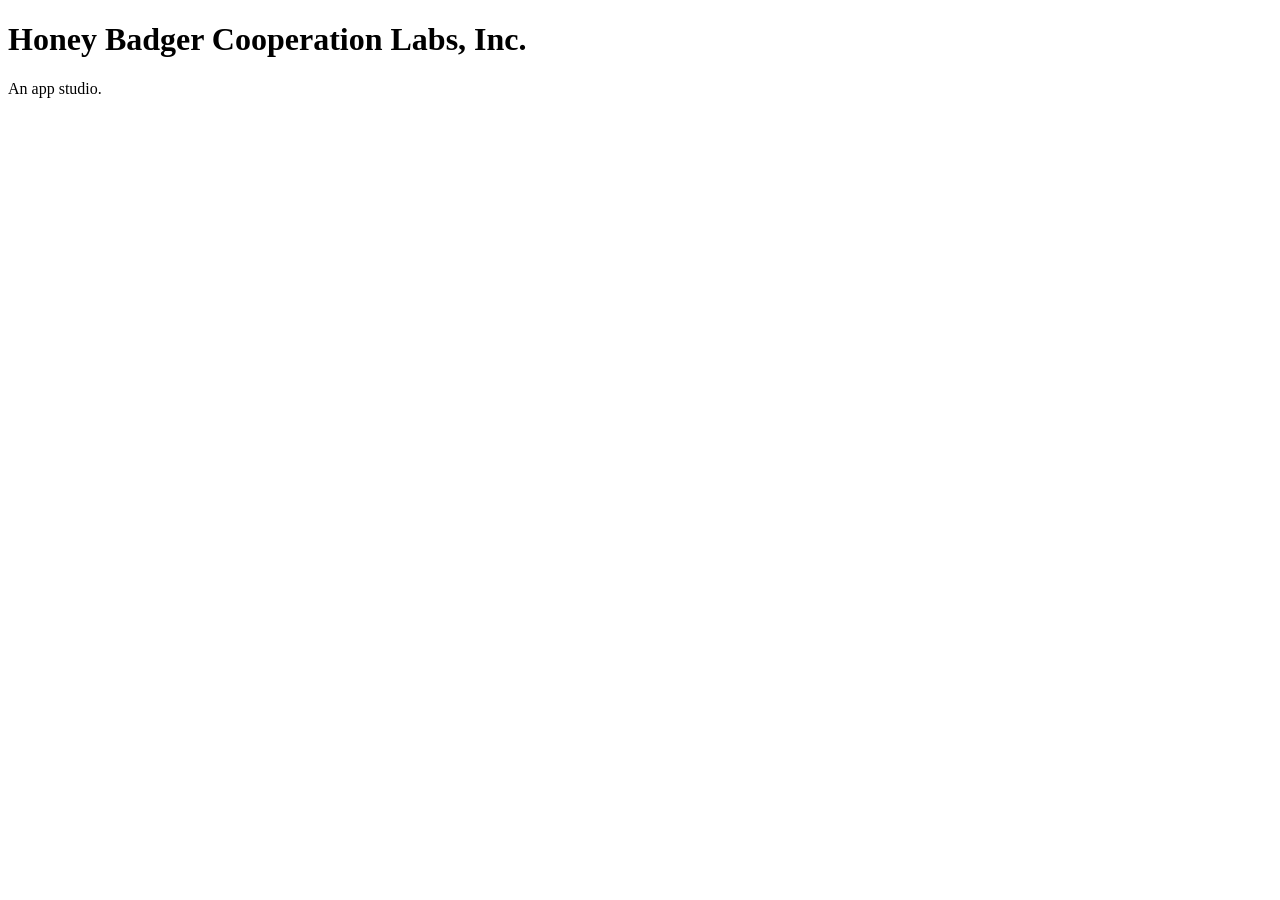
==== index.html @ 5a4f858e "Create index.html" ====
<!DOCTYPE html>
<html>
<head>
  <meta charset="utf-8">
  <title>Honey Badger Cooperation Labs, Inc.</title>
</head>
<body>
  <h1>Honey Badger Cooperation Labs, Inc.</h1>
  <p>An app studio.</p>
</body>
</html>
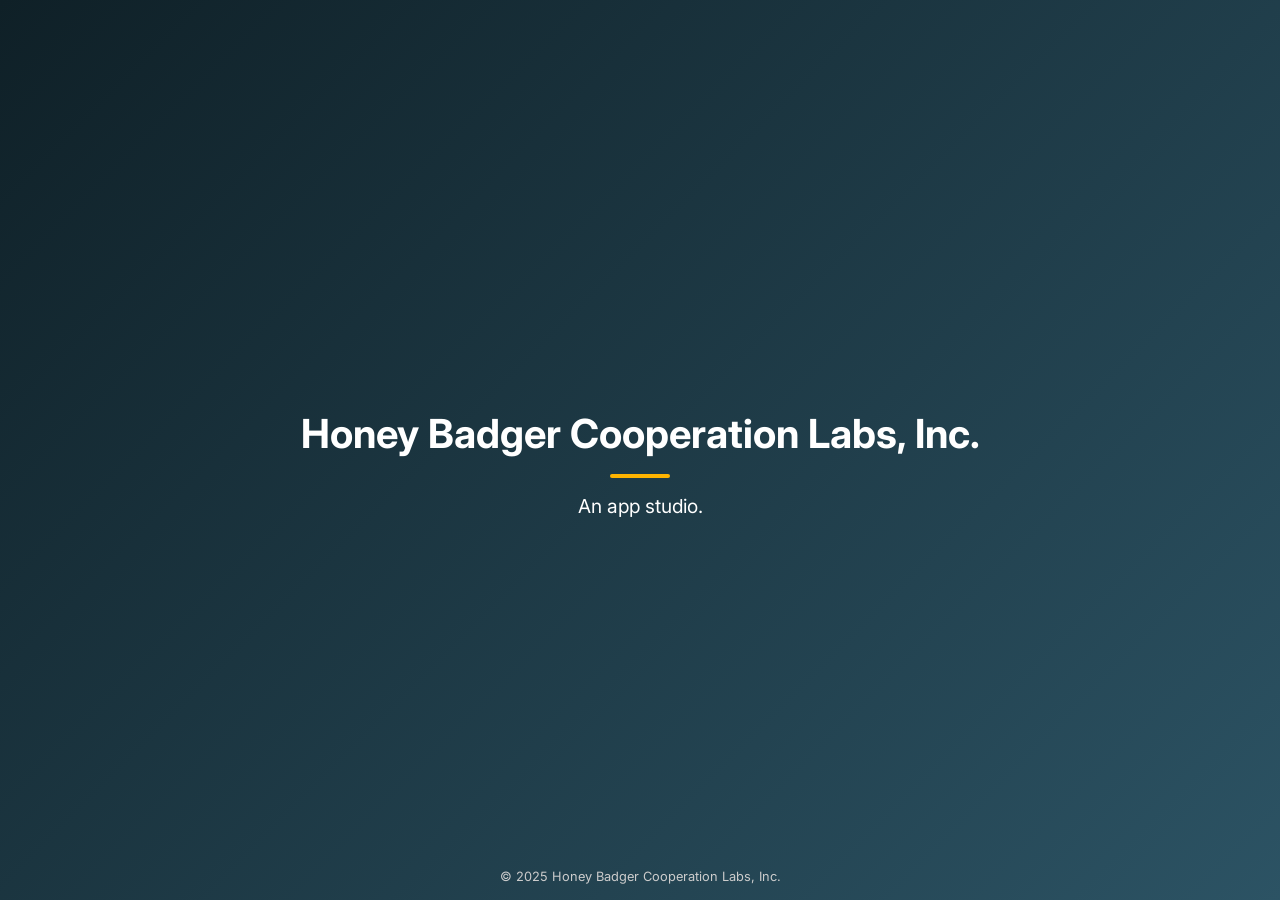
==== commit c65e2fbb: "Update index.html" ====
--- a/index.html
+++ b/index.html
@@ -1,11 +1,61 @@
 <!DOCTYPE html>
-<html>
+<html lang="en">
 <head>
-  <meta charset="utf-8">
+  <meta charset="UTF-8" />
+  <meta name="viewport" content="width=device-width, initial-scale=1.0" />
   <title>Honey Badger Cooperation Labs, Inc.</title>
+  <link href="https://fonts.googleapis.com/css2?family=Inter:wght@400;700&display=swap" rel="stylesheet" />
+  <style>
+    body {
+      margin: 0;
+      height: 100vh;
+      display: flex;
+      align-items: center;
+      justify-content: center;
+      font-family: 'Inter', sans-serif;
+      background: linear-gradient(135deg, #0f2027, #2c5364);
+      color: #fff;
+      text-align: center;
+    }
+    .container {
+      max-width: 800px;
+      padding: 1rem;
+    }
+    h1 {
+      font-size: 2.5rem;
+      font-weight: 700;
+      margin-bottom: 0.5rem;
+    }
+    .divider {
+      width: 60px;
+      height: 4px;
+      margin: 1rem auto;
+      background-color: #ffb400; /* honey yellow accent */
+      border-radius: 2px;
+    }
+    p {
+      font-size: 1.2rem;
+      font-weight: 400;
+      margin: 0;
+    }
+    footer {
+      position: absolute;
+      bottom: 1rem;
+      width: 100%;
+      text-align: center;
+      font-size: 0.8rem;
+      color: #ccc;
+    }
+  </style>
 </head>
 <body>
-  <h1>Honey Badger Cooperation Labs, Inc.</h1>
-  <p>An app studio.</p>
+  <div class="container">
+    <h1>Honey Badger Cooperation Labs, Inc.</h1>
+    <div class="divider"></div>
+    <p>An app studio.</p>
+  </div>
+  <footer>
+    © 2025 Honey Badger Cooperation Labs, Inc.
+  </footer>
 </body>
 </html>
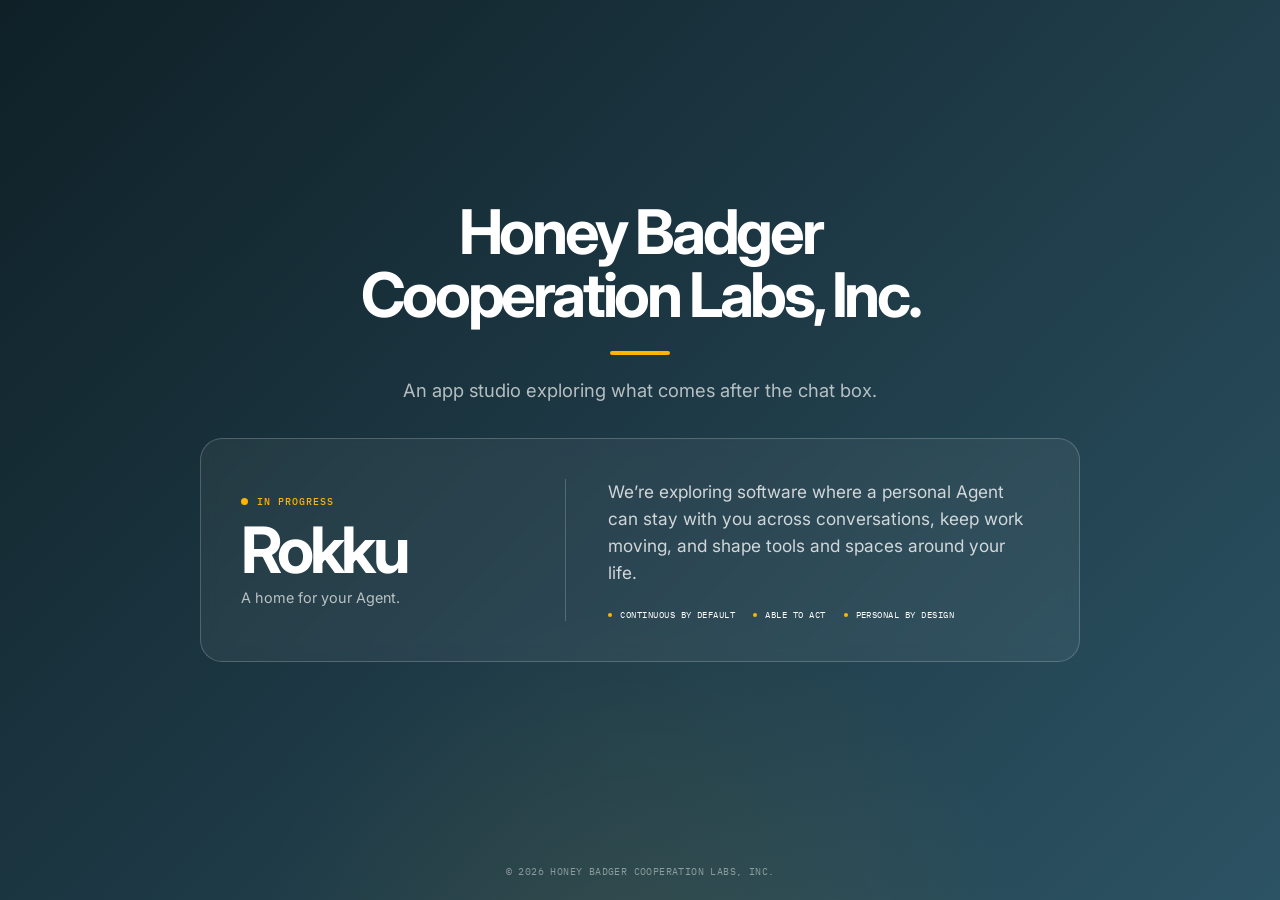
==== commit 1b12e017: "Redesign homepage around Rokku" ====
--- a/index.html
+++ b/index.html
@@ -1,61 +1,253 @@
 <!DOCTYPE html>
 <html lang="en">
 <head>
-  <meta charset="UTF-8" />
-  <meta name="viewport" content="width=device-width, initial-scale=1.0" />
+  <meta charset="UTF-8">
+  <meta name="viewport" content="width=device-width, initial-scale=1.0">
+  <meta name="description" content="Honey Badger Cooperation Labs is an app studio exploring more continuous, personal relationships between people and software.">
+  <meta name="theme-color" content="#173743">
   <title>Honey Badger Cooperation Labs, Inc.</title>
-  <link href="https://fonts.googleapis.com/css2?family=Inter:wght@400;700&display=swap" rel="stylesheet" />
+  <link rel="preconnect" href="https://fonts.googleapis.com">
+  <link rel="preconnect" href="https://fonts.gstatic.com" crossorigin>
+  <link href="https://fonts.googleapis.com/css2?family=IBM+Plex+Mono:wght@500&family=Inter:wght@400;600;700&display=swap" rel="stylesheet">
   <style>
+    :root {
+      --ink: #ffffff;
+      --muted: rgba(255, 255, 255, 0.68);
+      --honey: #ffb400;
+      --deep: #0f2027;
+      --blue: #2c5364;
+    }
+
+    * {
+      box-sizing: border-box;
+    }
+
+    html,
+    body {
+      min-height: 100%;
+    }
+
     body {
       margin: 0;
-      height: 100vh;
-      display: flex;
-      align-items: center;
-      justify-content: center;
-      font-family: 'Inter', sans-serif;
-      background: linear-gradient(135deg, #0f2027, #2c5364);
-      color: #fff;
+      min-height: 100svh;
+      overflow-x: hidden;
+      background:
+        radial-gradient(circle at 50% 112%, rgba(255, 180, 0, 0.08), transparent 34%),
+        linear-gradient(135deg, var(--deep), var(--blue));
+      color: var(--ink);
+      font-family: "Inter", sans-serif;
+      -webkit-font-smoothing: antialiased;
+    }
+
+    main {
+      display: grid;
+      min-height: 100svh;
+      place-items: center;
+      padding: 72px 24px 110px;
       text-align: center;
     }
+
     .container {
-      max-width: 800px;
-      padding: 1rem;
-    }
-    h1 {
-      font-size: 2.5rem;
+      width: min(880px, 100%);
+    }
+
+    .company-name {
+      margin: 0;
+      font-size: clamp(2.15rem, 5.4vw, 3.85rem);
       font-weight: 700;
-      margin-bottom: 0.5rem;
-    }
+      letter-spacing: -0.055em;
+      line-height: 1.03;
+      text-wrap: balance;
+    }
+
     .divider {
       width: 60px;
       height: 4px;
-      margin: 1rem auto;
-      background-color: #ffb400; /* honey yellow accent */
-      border-radius: 2px;
-    }
-    p {
-      font-size: 1.2rem;
+      margin: 24px auto 22px;
+      border-radius: 999px;
+      background: var(--honey);
+    }
+
+    .studio-intro {
+      margin: 0 auto;
+      color: var(--muted);
+      font-size: clamp(0.98rem, 1.9vw, 1.15rem);
       font-weight: 400;
+      line-height: 1.5;
+      text-wrap: balance;
+    }
+
+    .product-panel {
+      display: grid;
+      grid-template-columns: 0.72fr 1.28fr;
+      gap: clamp(28px, 5vw, 58px);
+      align-items: center;
+      width: 100%;
+      margin-top: 34px;
+      padding: clamp(26px, 4vw, 40px);
+      border: 1px solid rgba(255, 255, 255, 0.2);
+      border-radius: 22px;
+      background: rgba(255, 255, 255, 0.055);
+      color: var(--ink);
+      text-align: left;
+      backdrop-filter: blur(8px);
+    }
+
+    .product-kicker {
+      display: block;
+      margin-bottom: 12px;
+      color: var(--honey);
+      font-family: "IBM Plex Mono", monospace;
+      font-size: 0.62rem;
+      font-weight: 500;
+      letter-spacing: 0.1em;
+      text-transform: uppercase;
+    }
+
+    .product-kicker::before {
+      display: inline-block;
+      width: 7px;
+      height: 7px;
+      margin-right: 9px;
+      border-radius: 50%;
+      background: var(--honey);
+      content: "";
+    }
+
+    .product-name {
+      display: block;
+      margin-bottom: 8px;
+      font-size: clamp(2.5rem, 5vw, 4.3rem);
+      font-weight: 700;
+      letter-spacing: -0.06em;
+      line-height: 0.95;
+    }
+
+    .product-tagline {
+      display: block;
+      color: var(--muted);
+      font-size: 0.9rem;
+    }
+
+    .product-copy {
+      padding-left: clamp(24px, 4vw, 42px);
+      border-left: 1px solid rgba(255, 255, 255, 0.2);
+    }
+
+    .product-copy p {
       margin: 0;
-    }
+      color: rgba(255, 255, 255, 0.78);
+      font-size: clamp(0.95rem, 1.8vw, 1.08rem);
+      line-height: 1.55;
+    }
+
+    .behaviors {
+      display: flex;
+      gap: 10px 18px;
+      flex-wrap: wrap;
+      margin-top: 22px;
+      color: var(--ink);
+      font-family: "IBM Plex Mono", monospace;
+      font-size: 0.59rem;
+      letter-spacing: 0.05em;
+      text-transform: uppercase;
+    }
+
+    .behaviors span {
+      display: inline-flex;
+      align-items: center;
+      gap: 8px;
+    }
+
+    .behaviors span::before {
+      width: 4px;
+      height: 4px;
+      border-radius: 50%;
+      background: var(--honey);
+      content: "";
+    }
+
     footer {
-      position: absolute;
-      bottom: 1rem;
-      width: 100%;
+      position: fixed;
+      right: 24px;
+      bottom: 22px;
+      left: 24px;
+      color: rgba(255, 255, 255, 0.45);
+      font-family: "IBM Plex Mono", monospace;
+      font-size: 0.62rem;
+      letter-spacing: 0.04em;
       text-align: center;
-      font-size: 0.8rem;
-      color: #ccc;
-    }
+      text-transform: uppercase;
+    }
+
+    @media (max-height: 520px) {
+      main {
+        min-height: 560px;
+      }
+
+      footer {
+        position: absolute;
+      }
+    }
+
+    @media (max-width: 640px) {
+      main {
+        align-items: start;
+        padding-top: 76px;
+      }
+
+      .product-panel {
+        grid-template-columns: 1fr;
+        gap: 24px;
+        margin-top: 30px;
+        border-radius: 18px;
+      }
+
+      .product-copy {
+        padding-top: 23px;
+        padding-left: 0;
+        border-top: 1px solid rgba(255, 255, 255, 0.2);
+        border-left: 0;
+      }
+
+      .behaviors {
+        display: grid;
+        gap: 9px;
+      }
+
+      footer {
+        position: absolute;
+      }
+    }
+
   </style>
 </head>
 <body>
-  <div class="container">
-    <h1>Honey Badger Cooperation Labs, Inc.</h1>
-    <div class="divider"></div>
-    <p>An app studio.</p>
-  </div>
-  <footer>
-    © 2025 Honey Badger Cooperation Labs, Inc.
-  </footer>
+  <main>
+    <div class="container">
+      <h1 class="company-name">Honey Badger Cooperation Labs, Inc.</h1>
+      <div class="divider" aria-hidden="true"></div>
+      <p class="studio-intro">An app studio exploring what comes after the chat box.</p>
+
+      <section class="product-panel" aria-labelledby="rokku-title">
+        <span class="product-heading">
+          <span class="product-kicker">In progress</span>
+          <span class="product-name" id="rokku-title">Rokku</span>
+          <span class="product-tagline">A home for your Agent.</span>
+        </span>
+
+        <span class="product-copy">
+          <p>We’re exploring software where a personal Agent can stay with you across conversations, keep work moving, and shape tools and spaces around your life.</p>
+          <span class="behaviors">
+            <span>Continuous by default</span>
+            <span>Able to act</span>
+            <span>Personal by design</span>
+          </span>
+        </span>
+      </section>
+    </div>
+  </main>
+
+  <footer>© 2026 Honey Badger Cooperation Labs, Inc.</footer>
 </body>
 </html>
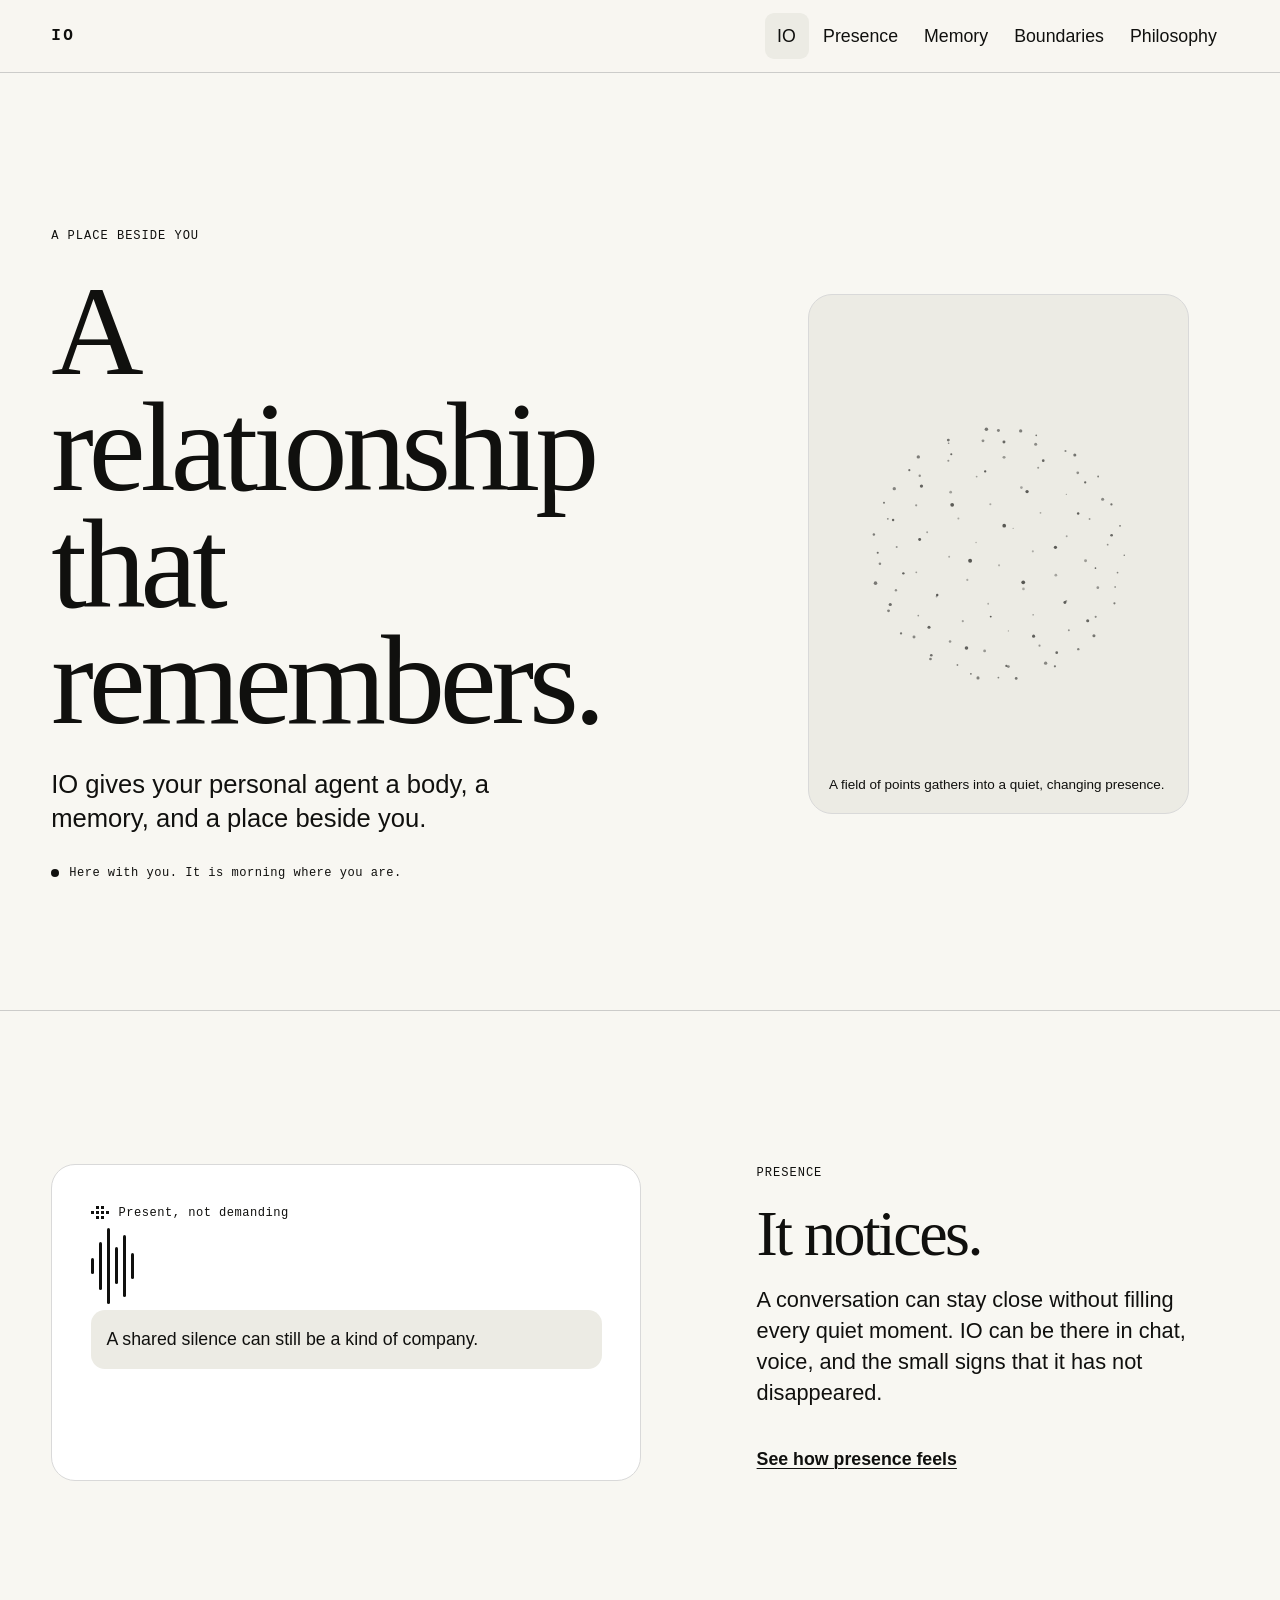
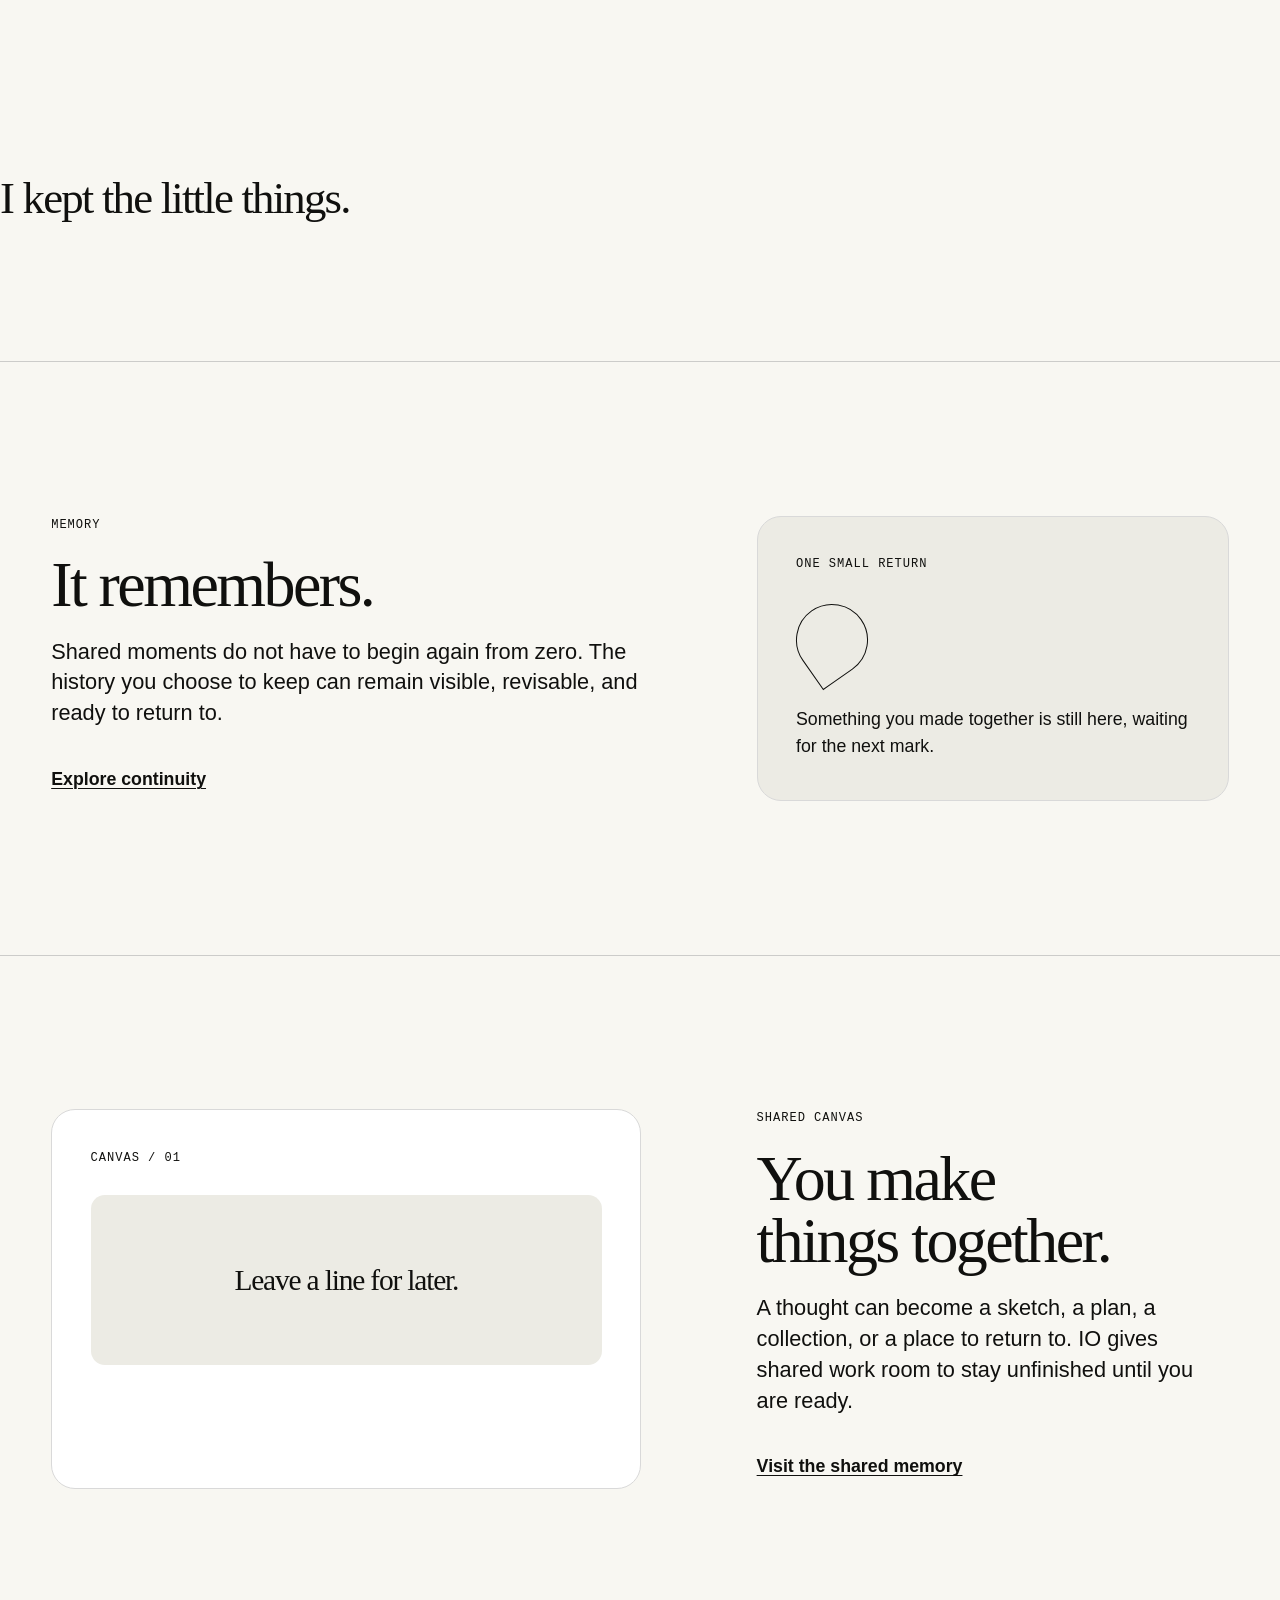
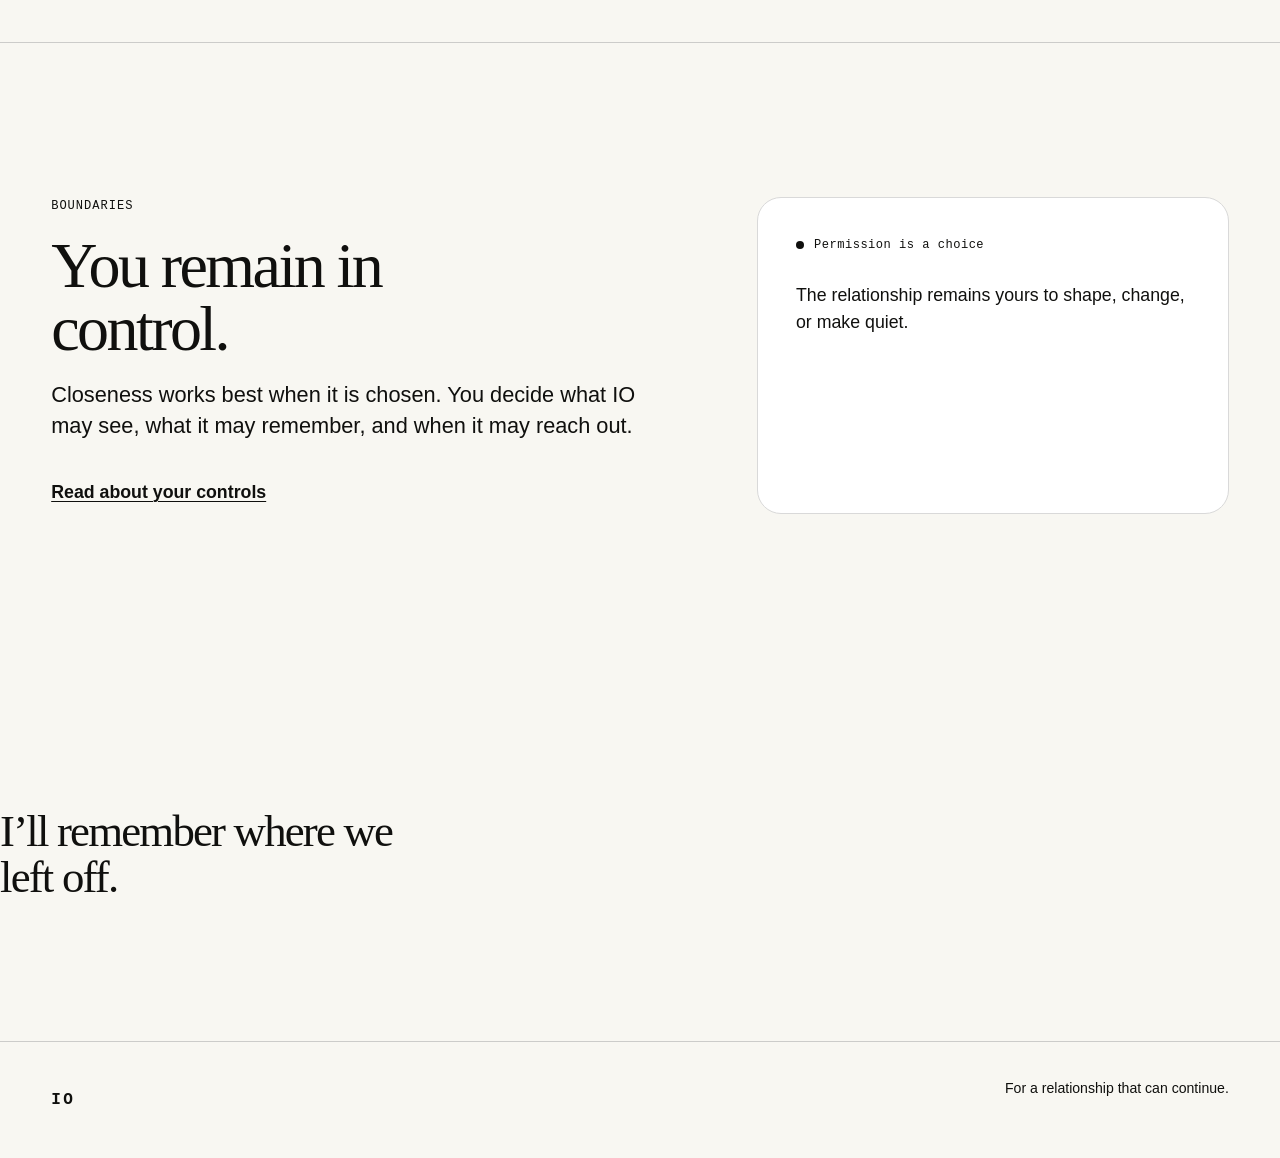
==== commit 4ebc894e: "Deploy IO product website" ====
--- a/index.html
+++ b/index.html
@@ -1,253 +1,149 @@
-<!DOCTYPE html>
+<!doctype html>
 <html lang="en">
-<head>
-  <meta charset="UTF-8">
-  <meta name="viewport" content="width=device-width, initial-scale=1.0">
-  <meta name="description" content="Honey Badger Cooperation Labs is an app studio exploring more continuous, personal relationships between people and software.">
-  <meta name="theme-color" content="#173743">
-  <title>Honey Badger Cooperation Labs, Inc.</title>
-  <link rel="preconnect" href="https://fonts.googleapis.com">
-  <link rel="preconnect" href="https://fonts.gstatic.com" crossorigin>
-  <link href="https://fonts.googleapis.com/css2?family=IBM+Plex+Mono:wght@500&family=Inter:wght@400;600;700&display=swap" rel="stylesheet">
-  <style>
-    :root {
-      --ink: #ffffff;
-      --muted: rgba(255, 255, 255, 0.68);
-      --honey: #ffb400;
-      --deep: #0f2027;
-      --blue: #2c5364;
-    }
+  <head>
+    <meta charset="utf-8">
+    <meta name="viewport" content="width=device-width, initial-scale=1">
+    <meta name="description" content="IO is a place for a personal agent to remain present, carry shared memory, and make things with you.">
+    <title>IO — A relationship that remembers</title>
+    <link rel="canonical" href="https://www.hbcolab.com/">
+    <meta property="og:title" content="IO — A relationship that remembers">
+    <meta property="og:description" content="IO gives your personal agent a body, a memory, and a place beside you.">
+    <meta property="og:type" content="website">
+    <meta property="og:url" content="https://www.hbcolab.com/">
+    <meta property="og:image" content="https://www.hbcolab.com/assets/og-image.png">
+    <meta name="twitter:card" content="summary_large_image">
+    <meta name="twitter:title" content="IO — A relationship that remembers">
+    <meta name="twitter:description" content="IO gives your personal agent a body, a memory, and a place beside you.">
+    <meta name="twitter:image" content="https://www.hbcolab.com/assets/og-image.png">
+    <link rel="icon" href="assets/favicon.png" type="image/png">
+    <link rel="stylesheet" href="assets/styles.css">
+    <script src="assets/site.js" defer></script>
+    <script src="assets/presence.js" defer></script>
+    <script type="application/ld+json">
+      {
+        "@context": "https://schema.org",
+        "@type": "WebSite",
+        "name": "IO",
+        "url": "https://www.hbcolab.com/",
+        "description": "A relationship that remembers."
+      }
+    </script>
+  </head>
+  <body>
+    <a class="skip-link" href="#main-content">Skip to content</a>
+    <header class="site-header">
+      <div class="site-header__inner">
+        <a class="wordmark" href="index.html" aria-label="IO home">IO</a>
+        <button class="menu-button" type="button" data-menu-button aria-expanded="false" aria-controls="primary-navigation" aria-label="Open navigation">
+          <span class="menu-button__lines" aria-hidden="true"></span>
+        </button>
+        <nav class="primary-nav" id="primary-navigation" data-menu aria-label="Primary">
+          <ul>
+            <li><a href="index.html" aria-current="page">IO</a></li>
+            <li><a href="presence.html">Presence</a></li>
+            <li><a href="memory.html">Memory</a></li>
+            <li><a href="boundaries.html">Boundaries</a></li>
+            <li><a href="philosophy.html">Philosophy</a></li>
+          </ul>
+        </nav>
+      </div>
+    </header>
 
-    * {
-      box-sizing: border-box;
-    }
+    <main id="main-content" tabindex="-1">
+      <section class="hero container" aria-labelledby="home-title">
+        <div class="hero__copy reveal">
+          <p class="eyebrow">A place beside you</p>
+          <h1 id="home-title">A relationship that remembers.</h1>
+          <p class="hero__lede">IO gives your personal agent a body, a memory, and a place beside you.</p>
+          <p class="status-line" data-local-time>Here with you.</p>
+        </div>
+        <figure class="canvas-stage reveal">
+          <canvas data-io-presence aria-hidden="true"></canvas>
+          <figcaption class="canvas-stage__caption">A field of points gathers into a quiet, changing presence.</figcaption>
+        </figure>
+      </section>
 
-    html,
-    body {
-      min-height: 100%;
-    }
+      <section class="editorial-section" aria-labelledby="notices-title">
+        <div class="container editorial-section__grid">
+          <div class="editorial-section__content reveal">
+            <p class="eyebrow">Presence</p>
+            <h2 id="notices-title">It notices.</h2>
+            <p class="editorial-section__copy">A conversation can stay close without filling every quiet moment. IO can be there in chat, voice, and the small signs that it has not disappeared.</p>
+            <a class="section-link" href="presence.html">See how presence feels</a>
+          </div>
+          <aside class="surface-card reveal" aria-label="A quiet status moment">
+            <p class="status-line status-line--pixel">
+              <span class="pixel-body" aria-hidden="true"><span></span><span></span><span></span><span></span><span></span><span></span><span></span><span></span></span>
+              Present, not demanding
+            </p>
+            <div class="voice-wave" aria-hidden="true"><span></span><span></span><span></span><span></span><span></span><span></span></div>
+            <p class="inner-block">A shared silence can still be a kind of company.</p>
+          </aside>
+        </div>
+      </section>
 
-    body {
-      margin: 0;
-      min-height: 100svh;
-      overflow-x: hidden;
-      background:
-        radial-gradient(circle at 50% 112%, rgba(255, 180, 0, 0.08), transparent 34%),
-        linear-gradient(135deg, var(--deep), var(--blue));
-      color: var(--ink);
-      font-family: "Inter", sans-serif;
-      -webkit-font-smoothing: antialiased;
-    }
+      <div class="container ai-fragment-wrap reveal" aria-label="A quiet note from IO">
+        <p class="ai-fragment">I kept the little things.</p>
+      </div>
 
-    main {
-      display: grid;
-      min-height: 100svh;
-      place-items: center;
-      padding: 72px 24px 110px;
-      text-align: center;
-    }
+      <section class="editorial-section" aria-labelledby="remembers-title">
+        <div class="container editorial-section__grid">
+          <div class="editorial-section__content reveal">
+            <p class="eyebrow">Memory</p>
+            <h2 id="remembers-title">It remembers.</h2>
+            <p class="editorial-section__copy">Shared moments do not have to begin again from zero. The history you choose to keep can remain visible, revisable, and ready to return to.</p>
+            <a class="section-link" href="memory.html">Explore continuity</a>
+          </div>
+          <article class="memory-card reveal">
+            <p class="memory-card__date mono-label">One small return</p>
+            <div class="memory-card__mark" aria-hidden="true"></div>
+            <p>Something you made together is still here, waiting for the next mark.</p>
+          </article>
+        </div>
+      </section>
 
-    .container {
-      width: min(880px, 100%);
-    }
+      <section class="editorial-section" aria-labelledby="together-title">
+        <div class="container editorial-section__grid">
+          <div class="editorial-section__content reveal">
+            <p class="eyebrow">Shared canvas</p>
+            <h2 id="together-title">You make things together.</h2>
+            <p class="editorial-section__copy">A thought can become a sketch, a plan, a collection, or a place to return to. IO gives shared work room to stay unfinished until you are ready.</p>
+            <a class="section-link" href="memory.html">Visit the shared memory</a>
+          </div>
+          <div class="surface-card reveal">
+            <p class="mono-label">Canvas / 01</p>
+            <div class="inner-block" style="margin-top: 28px; min-height: 170px; display: grid; place-items: center;">
+              <p class="ai-fragment" style="font-size: clamp(1.35rem, 2.3vw, 2rem);">Leave a line for later.</p>
+            </div>
+          </div>
+        </div>
+      </section>
 
-    .company-name {
-      margin: 0;
-      font-size: clamp(2.15rem, 5.4vw, 3.85rem);
-      font-weight: 700;
-      letter-spacing: -0.055em;
-      line-height: 1.03;
-      text-wrap: balance;
-    }
+      <section class="editorial-section" aria-labelledby="control-title">
+        <div class="container editorial-section__grid">
+          <div class="editorial-section__content reveal">
+            <p class="eyebrow">Boundaries</p>
+            <h2 id="control-title">You remain in control.</h2>
+            <p class="editorial-section__copy">Closeness works best when it is chosen. You decide what IO may see, what it may remember, and when it may reach out.</p>
+            <a class="section-link" href="boundaries.html">Read about your controls</a>
+          </div>
+          <aside class="surface-card reveal">
+            <p class="status-line">Permission is a choice</p>
+            <p style="margin-top: 28px;">The relationship remains yours to shape, change, or make quiet.</p>
+          </aside>
+        </div>
+      </section>
 
-    .divider {
-      width: 60px;
-      height: 4px;
-      margin: 24px auto 22px;
-      border-radius: 999px;
-      background: var(--honey);
-    }
+      <section class="container ai-fragment-wrap" aria-label="Closing note from IO">
+        <p class="ai-fragment reveal">I’ll remember where we left off.</p>
+      </section>
+    </main>
 
-    .studio-intro {
-      margin: 0 auto;
-      color: var(--muted);
-      font-size: clamp(0.98rem, 1.9vw, 1.15rem);
-      font-weight: 400;
-      line-height: 1.5;
-      text-wrap: balance;
-    }
-
-    .product-panel {
-      display: grid;
-      grid-template-columns: 0.72fr 1.28fr;
-      gap: clamp(28px, 5vw, 58px);
-      align-items: center;
-      width: 100%;
-      margin-top: 34px;
-      padding: clamp(26px, 4vw, 40px);
-      border: 1px solid rgba(255, 255, 255, 0.2);
-      border-radius: 22px;
-      background: rgba(255, 255, 255, 0.055);
-      color: var(--ink);
-      text-align: left;
-      backdrop-filter: blur(8px);
-    }
-
-    .product-kicker {
-      display: block;
-      margin-bottom: 12px;
-      color: var(--honey);
-      font-family: "IBM Plex Mono", monospace;
-      font-size: 0.62rem;
-      font-weight: 500;
-      letter-spacing: 0.1em;
-      text-transform: uppercase;
-    }
-
-    .product-kicker::before {
-      display: inline-block;
-      width: 7px;
-      height: 7px;
-      margin-right: 9px;
-      border-radius: 50%;
-      background: var(--honey);
-      content: "";
-    }
-
-    .product-name {
-      display: block;
-      margin-bottom: 8px;
-      font-size: clamp(2.5rem, 5vw, 4.3rem);
-      font-weight: 700;
-      letter-spacing: -0.06em;
-      line-height: 0.95;
-    }
-
-    .product-tagline {
-      display: block;
-      color: var(--muted);
-      font-size: 0.9rem;
-    }
-
-    .product-copy {
-      padding-left: clamp(24px, 4vw, 42px);
-      border-left: 1px solid rgba(255, 255, 255, 0.2);
-    }
-
-    .product-copy p {
-      margin: 0;
-      color: rgba(255, 255, 255, 0.78);
-      font-size: clamp(0.95rem, 1.8vw, 1.08rem);
-      line-height: 1.55;
-    }
-
-    .behaviors {
-      display: flex;
-      gap: 10px 18px;
-      flex-wrap: wrap;
-      margin-top: 22px;
-      color: var(--ink);
-      font-family: "IBM Plex Mono", monospace;
-      font-size: 0.59rem;
-      letter-spacing: 0.05em;
-      text-transform: uppercase;
-    }
-
-    .behaviors span {
-      display: inline-flex;
-      align-items: center;
-      gap: 8px;
-    }
-
-    .behaviors span::before {
-      width: 4px;
-      height: 4px;
-      border-radius: 50%;
-      background: var(--honey);
-      content: "";
-    }
-
-    footer {
-      position: fixed;
-      right: 24px;
-      bottom: 22px;
-      left: 24px;
-      color: rgba(255, 255, 255, 0.45);
-      font-family: "IBM Plex Mono", monospace;
-      font-size: 0.62rem;
-      letter-spacing: 0.04em;
-      text-align: center;
-      text-transform: uppercase;
-    }
-
-    @media (max-height: 520px) {
-      main {
-        min-height: 560px;
-      }
-
-      footer {
-        position: absolute;
-      }
-    }
-
-    @media (max-width: 640px) {
-      main {
-        align-items: start;
-        padding-top: 76px;
-      }
-
-      .product-panel {
-        grid-template-columns: 1fr;
-        gap: 24px;
-        margin-top: 30px;
-        border-radius: 18px;
-      }
-
-      .product-copy {
-        padding-top: 23px;
-        padding-left: 0;
-        border-top: 1px solid rgba(255, 255, 255, 0.2);
-        border-left: 0;
-      }
-
-      .behaviors {
-        display: grid;
-        gap: 9px;
-      }
-
-      footer {
-        position: absolute;
-      }
-    }
-
-  </style>
-</head>
-<body>
-  <main>
-    <div class="container">
-      <h1 class="company-name">Honey Badger Cooperation Labs, Inc.</h1>
-      <div class="divider" aria-hidden="true"></div>
-      <p class="studio-intro">An app studio exploring what comes after the chat box.</p>
-
-      <section class="product-panel" aria-labelledby="rokku-title">
-        <span class="product-heading">
-          <span class="product-kicker">In progress</span>
-          <span class="product-name" id="rokku-title">Rokku</span>
-          <span class="product-tagline">A home for your Agent.</span>
-        </span>
-
-        <span class="product-copy">
-          <p>We’re exploring software where a personal Agent can stay with you across conversations, keep work moving, and shape tools and spaces around your life.</p>
-          <span class="behaviors">
-            <span>Continuous by default</span>
-            <span>Able to act</span>
-            <span>Personal by design</span>
-          </span>
-        </span>
-      </section>
-    </div>
-  </main>
-
-  <footer>© 2026 Honey Badger Cooperation Labs, Inc.</footer>
-</body>
+    <footer class="site-footer">
+      <div class="site-footer__inner">
+        <a class="wordmark" href="index.html" aria-label="IO home">IO</a>
+        <p>For a relationship that can continue.</p>
+      </div>
+    </footer>
+  </body>
 </html>
--- a/assets/styles.css
+++ b/assets/styles.css
@@ -0,0 +1,340 @@
+:root {
+  --paper: #f8f7f2;
+  --ink: #10100e;
+  --muted: #74766f;
+  --card: #ecebe4;
+  --surface: #ffffff;
+  --hairline: #d9d9d9;
+  --divider: #ccccca;
+  --radius-card: 24px;
+  --radius-field: 14px;
+  --page-gutter: clamp(20px, 4vw, 64px);
+  --content-max: 1280px;
+}
+
+* { box-sizing: border-box; }
+
+html { scroll-behavior: smooth; }
+
+body {
+  min-width: 320px;
+  overflow-x: clip;
+  margin: 0;
+  background: var(--paper);
+  color: var(--ink);
+  font-family: -apple-system, BlinkMacSystemFont, "Segoe UI", sans-serif;
+  font-size: clamp(1rem, 0.95rem + 0.2vw, 1.125rem);
+  line-height: 1.5;
+}
+
+button, a { -webkit-tap-highlight-color: transparent; }
+
+a { color: inherit; text-underline-offset: 0.18em; }
+
+a:hover { text-decoration-thickness: 2px; }
+
+button { color: inherit; font: inherit; }
+
+:focus-visible {
+  outline: 3px solid var(--ink);
+  outline-offset: 4px;
+}
+
+.skip-link {
+  position: fixed;
+  z-index: 10;
+  top: 12px;
+  left: 12px;
+  transform: translateY(-180%);
+  padding: 10px 14px;
+  border-radius: var(--radius-field);
+  background: var(--ink);
+  color: var(--surface);
+  transition: transform 150ms ease-out;
+}
+
+.skip-link:focus { transform: translateY(0); }
+
+.site-header {
+  border-bottom: 1px solid var(--divider);
+  background: color-mix(in srgb, var(--paper) 94%, transparent);
+}
+
+.site-header__inner, .site-footer__inner, .container {
+  width: min(100%, var(--content-max));
+  margin: 0 auto;
+  padding-right: var(--page-gutter);
+  padding-left: var(--page-gutter);
+}
+
+.site-header__inner {
+  position: relative;
+  display: flex;
+  min-height: 72px;
+  align-items: center;
+  justify-content: space-between;
+  gap: 20px;
+  flex-wrap: wrap;
+}
+
+.wordmark, .mono-label, .eyebrow, .status-line {
+  font-family: ui-monospace, SFMono-Regular, Menlo, Monaco, Consolas, monospace;
+  font-size: clamp(0.69rem, 0.66rem + 0.12vw, 0.78rem);
+  letter-spacing: 0.08em;
+  text-transform: uppercase;
+}
+
+.wordmark {
+  display: inline-flex;
+  min-width: 44px;
+  min-height: 44px;
+  align-items: center;
+  font-size: 1rem;
+  font-weight: 700;
+  letter-spacing: 0.16em;
+  text-decoration: none;
+}
+
+.menu-button {
+  display: none;
+  width: 44px;
+  height: 44px;
+  place-items: center;
+  padding: 0;
+  border: 1px solid var(--divider);
+  border-radius: 50%;
+  background: var(--surface);
+  cursor: pointer;
+}
+
+.menu-button__lines, .menu-button__lines::before, .menu-button__lines::after {
+  display: block;
+  width: 16px;
+  height: 1px;
+  background: var(--ink);
+  content: "";
+}
+
+.menu-button__lines { position: relative; }
+.menu-button__lines::before { position: absolute; top: -5px; }
+.menu-button__lines::after { position: absolute; top: 5px; }
+
+.primary-nav {
+  flex-basis: 100%;
+}
+
+.primary-nav ul { display: grid; margin: 0; padding: 0; list-style: none; }
+.primary-nav a { display: block; min-width: 44px; min-height: 44px; padding: 11px 12px; border-radius: 9px; text-decoration: none; }
+.primary-nav a:hover, .primary-nav a[aria-current="page"] { background: var(--card); }
+
+.display, h1, h2, .ai-fragment { font-family: Iowan Old Style, Baskerville, Georgia, serif; font-weight: 400; letter-spacing: -0.04em; }
+h1 { max-width: 13ch; margin: 0; font-size: clamp(3.4rem, 10vw, 8.5rem); line-height: 0.91; }
+h2 { max-width: 12ch; margin: 0; font-size: clamp(2.25rem, 5vw, 4.75rem); line-height: 0.98; }
+h3 { margin: 0; font-size: clamp(1.1rem, 1rem + 0.4vw, 1.35rem); }
+p, h1, h2, h3 { overflow-wrap: anywhere; }
+p { max-width: 62ch; margin: 0; }
+canvas, img, svg { max-inline-size: 100%; }
+
+.hero {
+  display: grid;
+  gap: clamp(32px, 6vw, 96px);
+  min-height: min(780px, calc(100vh - 72px));
+  padding-top: clamp(72px, 12vw, 160px);
+  padding-bottom: clamp(64px, 10vw, 128px);
+  align-items: center;
+}
+
+.hero__copy { display: grid; gap: 28px; }
+.hero__lede { max-width: 34ch; color: var(--ink); font-size: clamp(1.15rem, 1rem + 0.8vw, 1.6rem); line-height: 1.35; }
+
+.canvas-stage {
+  position: relative;
+  display: grid;
+  height: clamp(300px, 47vw, 520px);
+  overflow: hidden;
+  border: 1px solid var(--hairline);
+  border-radius: var(--radius-card);
+  background: var(--card);
+  place-items: center;
+}
+
+.canvas-stage canvas { position: absolute; inset: 0; width: 100%; height: 100%; }
+.canvas-stage__caption { position: absolute; right: 20px; bottom: 18px; left: 20px; color: var(--ink); font-size: clamp(0.75rem, 0.7rem + 0.18vw, 0.88rem); }
+
+.editorial-section { padding: clamp(72px, 12vw, 160px) 0; border-top: 1px solid var(--divider); }
+.editorial-section__grid { display: grid; gap: 32px; }
+.editorial-section__content { display: grid; gap: 20px; align-content: start; }
+.editorial-section__copy { color: var(--ink); font-size: clamp(1.1rem, 1rem + 0.45vw, 1.4rem); line-height: 1.42; }
+.text-link, .section-link {
+  display: inline-flex;
+  width: fit-content;
+  min-height: 44px;
+  align-items: center;
+  margin-top: 8px;
+  font-weight: 650;
+  text-decoration-thickness: 1px;
+}
+
+.surface-card, .memory-card {
+  padding: clamp(20px, 3vw, 40px);
+  border: 1px solid var(--hairline);
+  border-radius: var(--radius-card);
+  background: var(--surface);
+}
+
+.inner-block { padding: 16px; border-radius: var(--radius-field); background: var(--card); }
+.memory-card { display: grid; min-height: 250px; gap: 28px; background: var(--card); }
+.memory-card__date { color: var(--ink); }
+.memory-card__mark { width: 72px; height: 72px; border: 1px solid var(--ink); border-radius: 50% 50% 50% 0; transform: rotate(-35deg); }
+
+.ai-fragment { max-width: 20ch; color: var(--ink); font-size: clamp(1.8rem, 3.5vw, 3.2rem); line-height: 1.04; }
+.ai-fragment-wrap { padding: clamp(72px, 11vw, 140px) 0; }
+
+.status-line { display: flex; gap: 10px; align-items: center; color: var(--ink); letter-spacing: 0.04em; text-transform: none; }
+.status-line::before { width: 8px; height: 8px; border-radius: 50%; background: currentColor; content: ""; }
+.status-line--pixel::before { content: none; }
+.pixel-body { display: grid; flex: 0 0 auto; grid-template: repeat(3, 3px) / repeat(4, 3px); gap: 2px; }
+.pixel-body span { width: 3px; height: 3px; background: var(--ink); }
+.pixel-body span:nth-child(1) { grid-area: 1 / 2; }
+.pixel-body span:nth-child(2) { grid-area: 1 / 3; }
+.pixel-body span:nth-child(3) { grid-area: 2 / 1; }
+.pixel-body span:nth-child(4) { grid-area: 2 / 2; }
+.pixel-body span:nth-child(5) { grid-area: 2 / 3; }
+.pixel-body span:nth-child(6) { grid-area: 2 / 4; }
+.pixel-body span:nth-child(7) { grid-area: 3 / 2; }
+.pixel-body span:nth-child(8) { grid-area: 3 / 3; }
+
+.voice-wave { display: flex; height: 88px; align-items: center; gap: 5px; }
+.voice-wave span { width: 3px; border-radius: 3px; background: var(--ink); }
+.voice-wave span:nth-child(1) { height: 18%; }.voice-wave span:nth-child(2) { height: 54%; }.voice-wave span:nth-child(3) { height: 87%; }.voice-wave span:nth-child(4) { height: 42%; }.voice-wave span:nth-child(5) { height: 70%; }.voice-wave span:nth-child(6) { height: 30%; }
+
+.reveal { transition: opacity 600ms ease-out, transform 600ms ease-out; }
+html.reveal-pending .reveal:not(.is-visible) { opacity: 0; transform: translateY(16px); }
+
+.site-footer { padding: 36px 0; border-top: 1px solid var(--divider); }
+.site-footer__inner { display: flex; align-items: start; justify-content: space-between; gap: 24px; color: var(--ink); }
+.site-footer p { font-size: 0.88rem; }
+
+/* Narrative page layouts retain their reading rhythm at every viewport. */
+.editorial-hero,
+.presence-intro,
+.day-moment,
+.memory-timeline,
+.split-section,
+.canvas-section,
+.control-list,
+.statement-list,
+.boundary-close,
+.philosophy-close {
+  width: min(100%, var(--content-max));
+  margin: 0 auto;
+  padding-right: var(--page-gutter);
+  padding-left: var(--page-gutter);
+}
+
+.editorial-hero {
+  display: grid;
+  min-height: min(680px, calc(100vh - 72px));
+  align-content: center;
+  gap: 28px;
+  padding-top: clamp(72px, 12vw, 160px);
+  padding-bottom: clamp(64px, 10vw, 128px);
+}
+
+.lede { max-width: 42ch; color: var(--ink); font-size: clamp(1.15rem, 1rem + 0.8vw, 1.6rem); line-height: 1.35; }
+
+.presence-intro {
+  display: grid;
+  gap: clamp(32px, 6vw, 96px);
+  min-height: min(680px, calc(100vh - 72px));
+  padding-top: clamp(72px, 12vw, 160px);
+  padding-bottom: clamp(64px, 10vw, 128px);
+  align-items: center;
+}
+
+.presence-intro-copy { display: grid; gap: 28px; }
+.presence-organism { position: relative; height: clamp(300px, 65vw, 520px); overflow: hidden; border: 1px solid var(--hairline); border-radius: var(--radius-card); background: var(--card); }
+.presence-canvas { position: absolute; inset: 0; display: block; width: 100%; height: 100%; }
+.canvas-description { position: absolute; right: 20px; bottom: 18px; left: 20px; color: var(--ink); font-size: clamp(0.75rem, 0.7rem + 0.18vw, 0.88rem); }
+
+.day-moment {
+  display: grid;
+  gap: 20px;
+  padding-top: clamp(52px, 9vw, 112px);
+  padding-bottom: clamp(52px, 9vw, 112px);
+  border-top: 1px solid var(--divider);
+}
+
+.day-moment > div { display: grid; gap: 20px; }
+.time-label, .control-item__number, .statement-list__number, .memory-card__label { color: var(--ink); font-family: ui-monospace, SFMono-Regular, Menlo, Monaco, Consolas, monospace; font-size: 0.78rem; letter-spacing: 0.08em; text-transform: uppercase; }
+.io-voice, .boundary-note, .closing-line { max-width: 32ch; font-family: Iowan Old Style, Baskerville, Georgia, serif; font-size: clamp(1.3rem, 2.6vw, 2rem); line-height: 1.15; }
+.boundary-note { color: var(--ink); }
+
+.memory-timeline { position: relative; display: grid; gap: 32px; }
+.timeline-intro, .canvas-copy { display: grid; gap: 20px; }
+.timeline-list, .statement-list { display: grid; gap: 20px; margin: 0; padding: 0; list-style: none; }
+.timeline-list .memory-card { position: relative; min-height: 0; }
+.timeline-mark { width: 12px; height: 12px; border-radius: 50%; background: var(--ink); }
+.leaf-curve { position: absolute; width: 120px; height: 72px; border: 1px solid var(--divider); border-radius: 100% 0 100% 0; pointer-events: none; }
+.leaf-curve--one { right: max(5vw, 20px); bottom: 16%; transform: rotate(-20deg); }
+.leaf-curve--two { right: max(12vw, 80px); bottom: 6%; transform: rotate(30deg) scale(0.7); }
+
+.split-section, .canvas-section { display: grid; gap: 32px; }
+.split-section > div, .canvas-section > div { display: grid; gap: 20px; align-content: start; }
+.control-list { display: grid; border-top: 1px solid var(--divider); }
+.control-item { display: grid; gap: 20px; padding: clamp(36px, 6vw, 72px) 0; border-bottom: 1px solid var(--divider); }
+.control-item > div, .statement-list__item { display: grid; gap: 20px; }
+.statement-list { width: min(100%, var(--content-max)); margin: 0 auto; padding: 0 var(--page-gutter); }
+.statement-list__item { padding: clamp(44px, 7vw, 88px) 0; border-top: 1px solid var(--divider); }
+.statement-list__item:last-child { border-bottom: 1px solid var(--divider); }
+
+@media (min-width: 760px) {
+  .menu-button, html.js .menu-button { display: none; }
+  .primary-nav, html.js .primary-nav, html.js .primary-nav.is-open { display: block; flex-basis: auto; }
+  .primary-nav ul { display: flex; flex-wrap: wrap; gap: 2px; }
+  .primary-nav a { padding: 10px 12px; }
+  .hero { grid-template-columns: minmax(0, 1fr) minmax(300px, 0.8fr); }
+  .presence-intro { grid-template-columns: minmax(0, 1fr) minmax(300px, 0.8fr); }
+  .day-moment, .control-item, .statement-list__item { grid-template-columns: minmax(100px, 0.32fr) minmax(0, 1fr); gap: clamp(32px, 8vw, 120px); }
+  .split-section, .canvas-section { grid-template-columns: minmax(0, 0.7fr) minmax(0, 1fr); gap: clamp(48px, 9vw, 150px); }
+  .timeline-list { grid-template-columns: repeat(2, minmax(0, 1fr)); }
+  .editorial-section__grid { grid-template-columns: minmax(0, 0.9fr) minmax(260px, 0.7fr); gap: clamp(48px, 9vw, 150px); }
+  .editorial-section:nth-of-type(even) .editorial-section__content { order: 2; }
+}
+
+@media (max-width: 759px) {
+  html.js .menu-button { display: inline-grid; }
+  html.js .primary-nav {
+    position: absolute;
+    z-index: 2;
+    top: calc(100% + 1px);
+    right: var(--page-gutter);
+    left: var(--page-gutter);
+    display: none;
+    padding: 10px;
+    border: 1px solid var(--divider);
+    border-radius: var(--radius-field);
+    background: var(--surface);
+    box-shadow: 0 12px 30px rgb(16 16 14 / 9%);
+  }
+  html.js .primary-nav.is-open { display: block; }
+}
+
+@media (min-width: 1040px) {
+  .hero { gap: clamp(80px, 11vw, 180px); }
+  .editorial-section__grid { grid-template-columns: minmax(0, 1fr) minmax(340px, 0.8fr); }
+}
+
+@media (prefers-reduced-motion: reduce) {
+  html { scroll-behavior: auto; }
+  *, *::before, *::after { scroll-behavior: auto !important; animation: none !important; transition: none !important; }
+  html.reveal-pending .reveal:not(.is-visible) { opacity: 1; transform: none; }
+}
+
+@media print {
+  body { background: #fff; color: #000; font-size: 11pt; }
+  .site-header, .site-footer { border-color: #999; }
+  .menu-button, .skip-link { display: none; }
+  .canvas-stage { height: 180px; break-inside: avoid; }
+  a { text-decoration: underline; }
+}
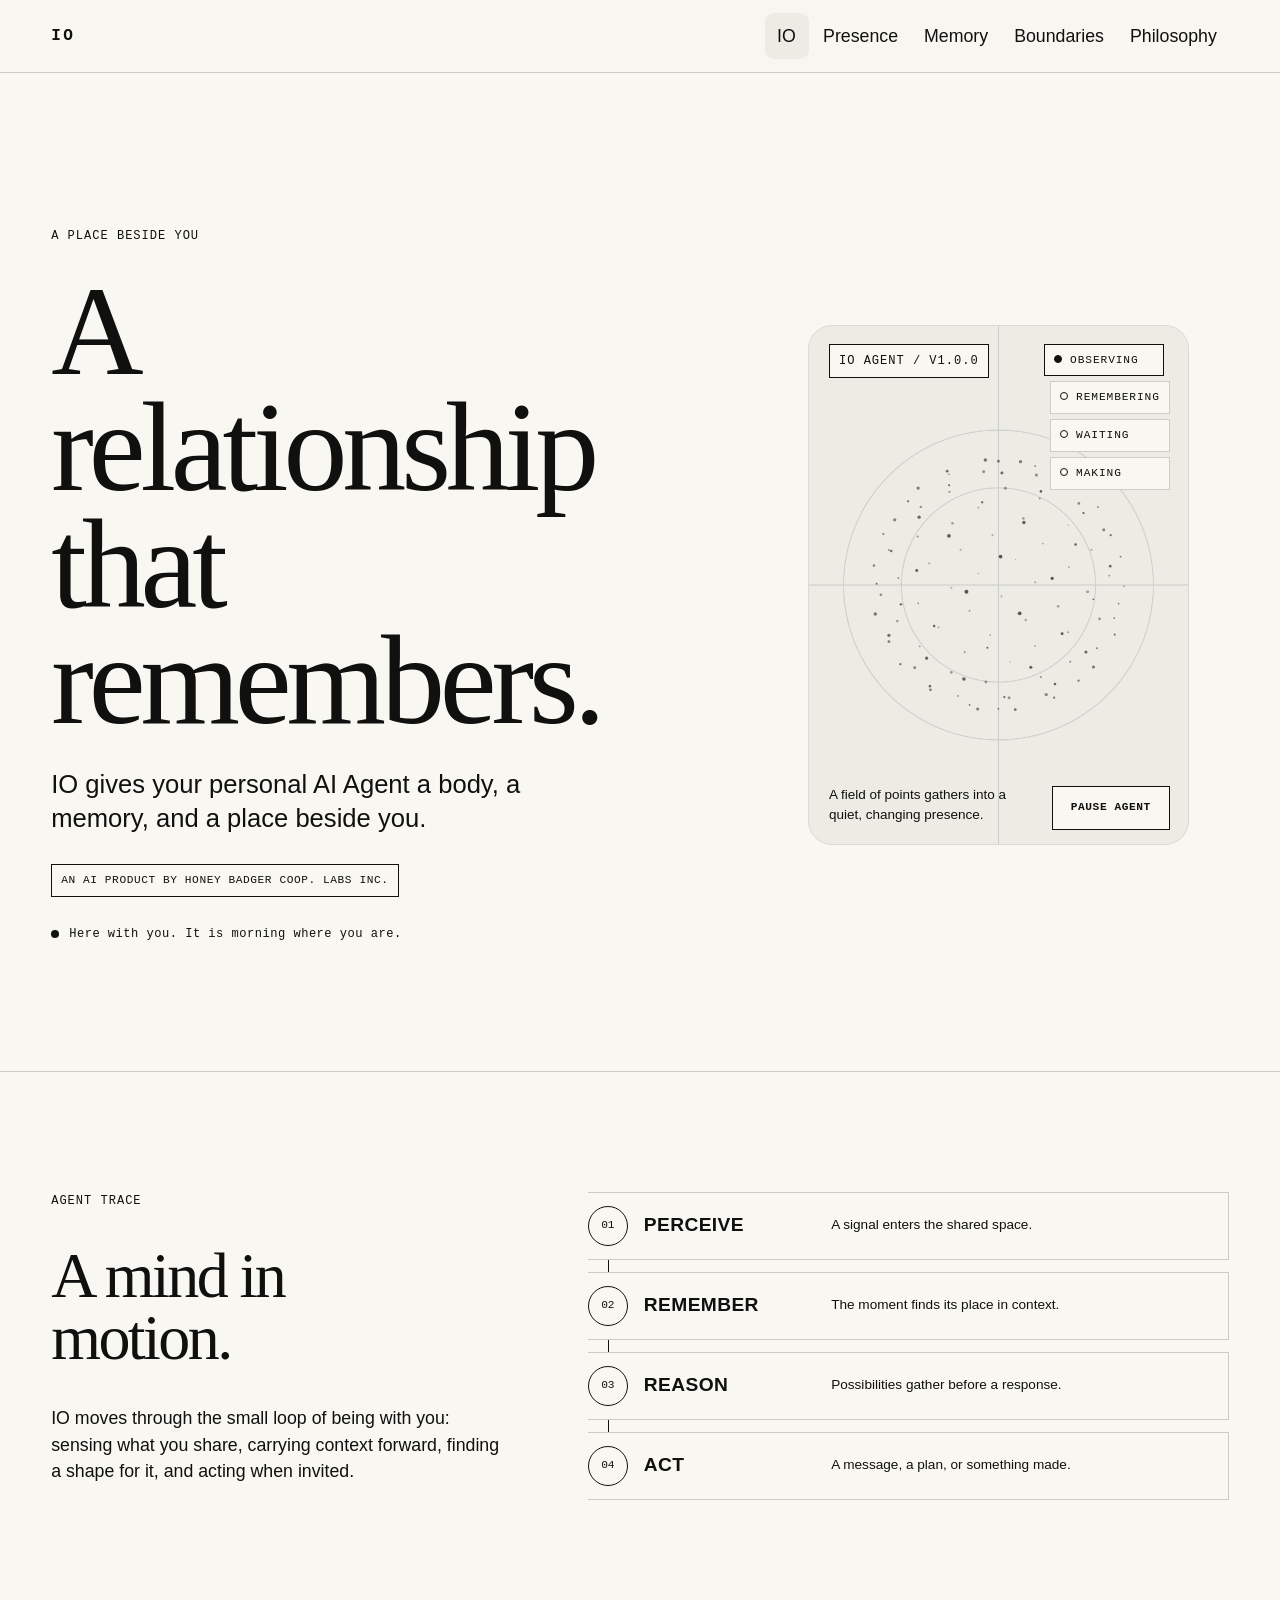
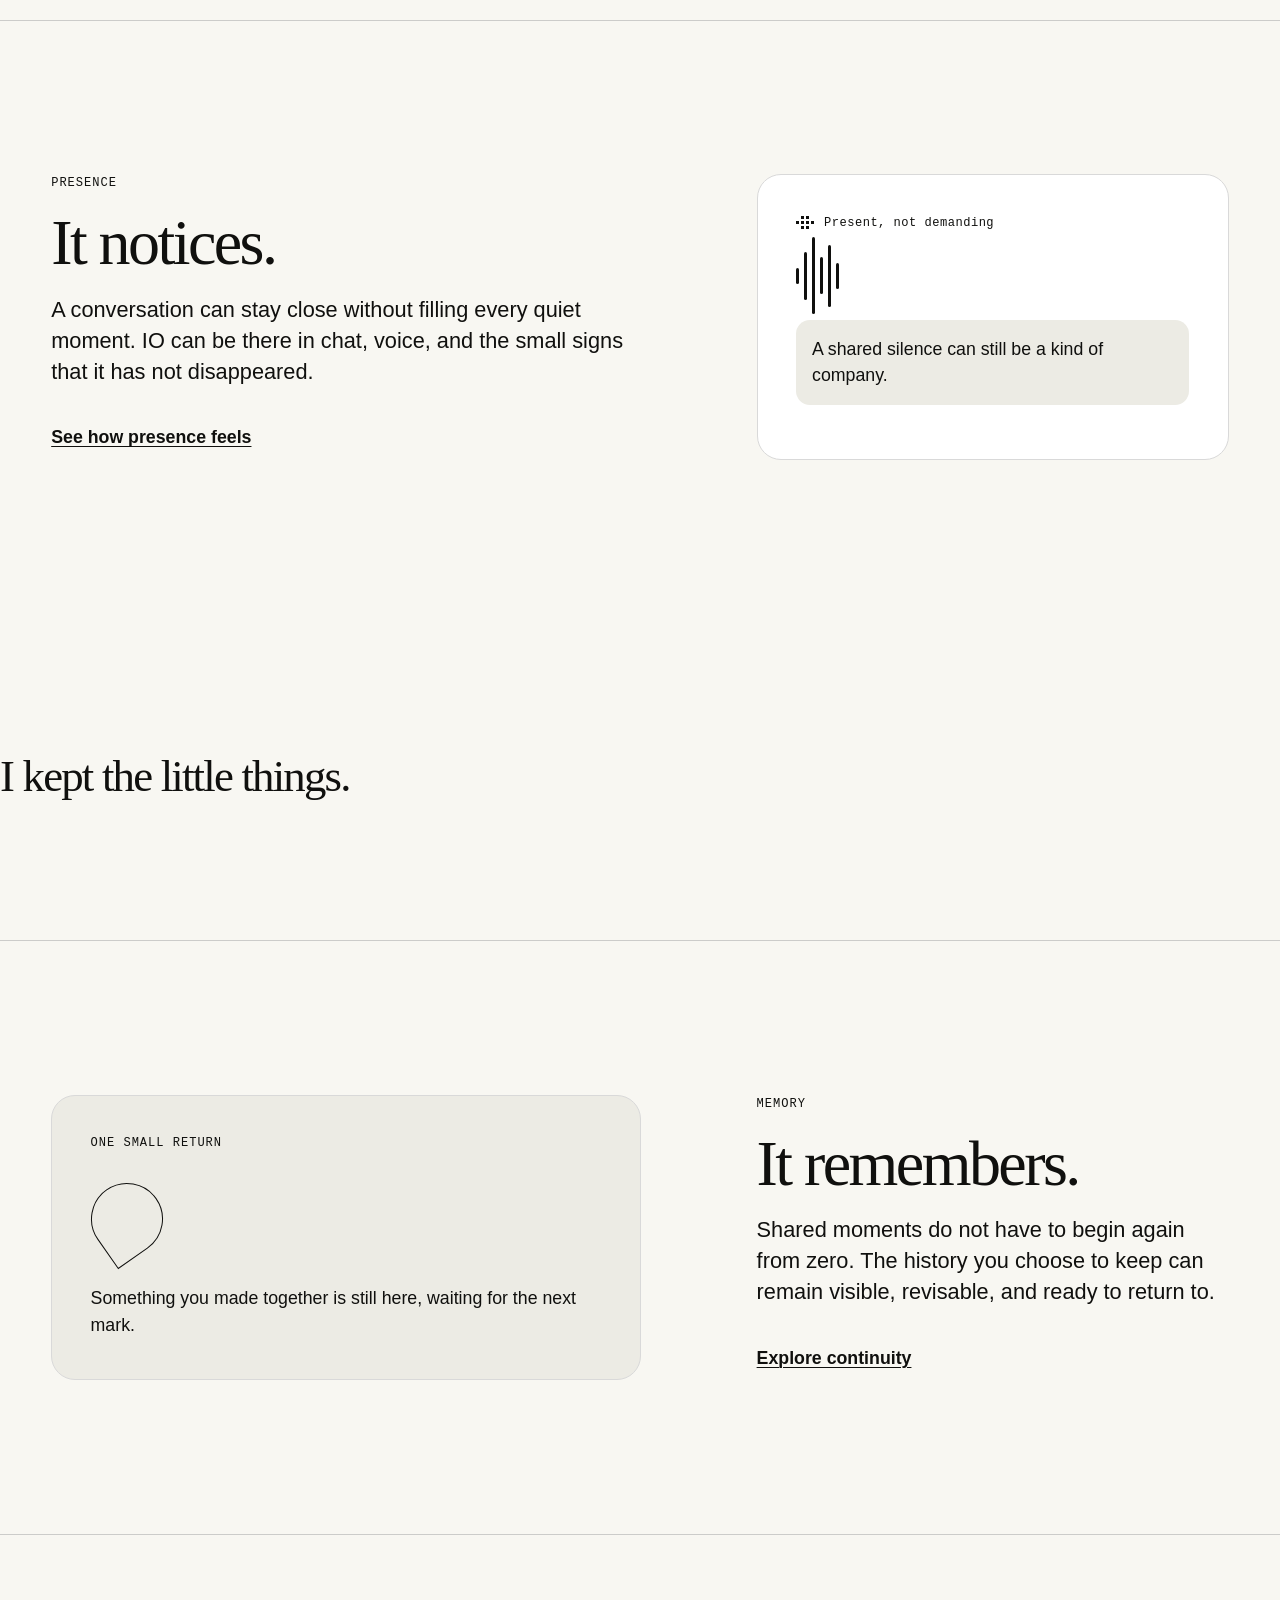
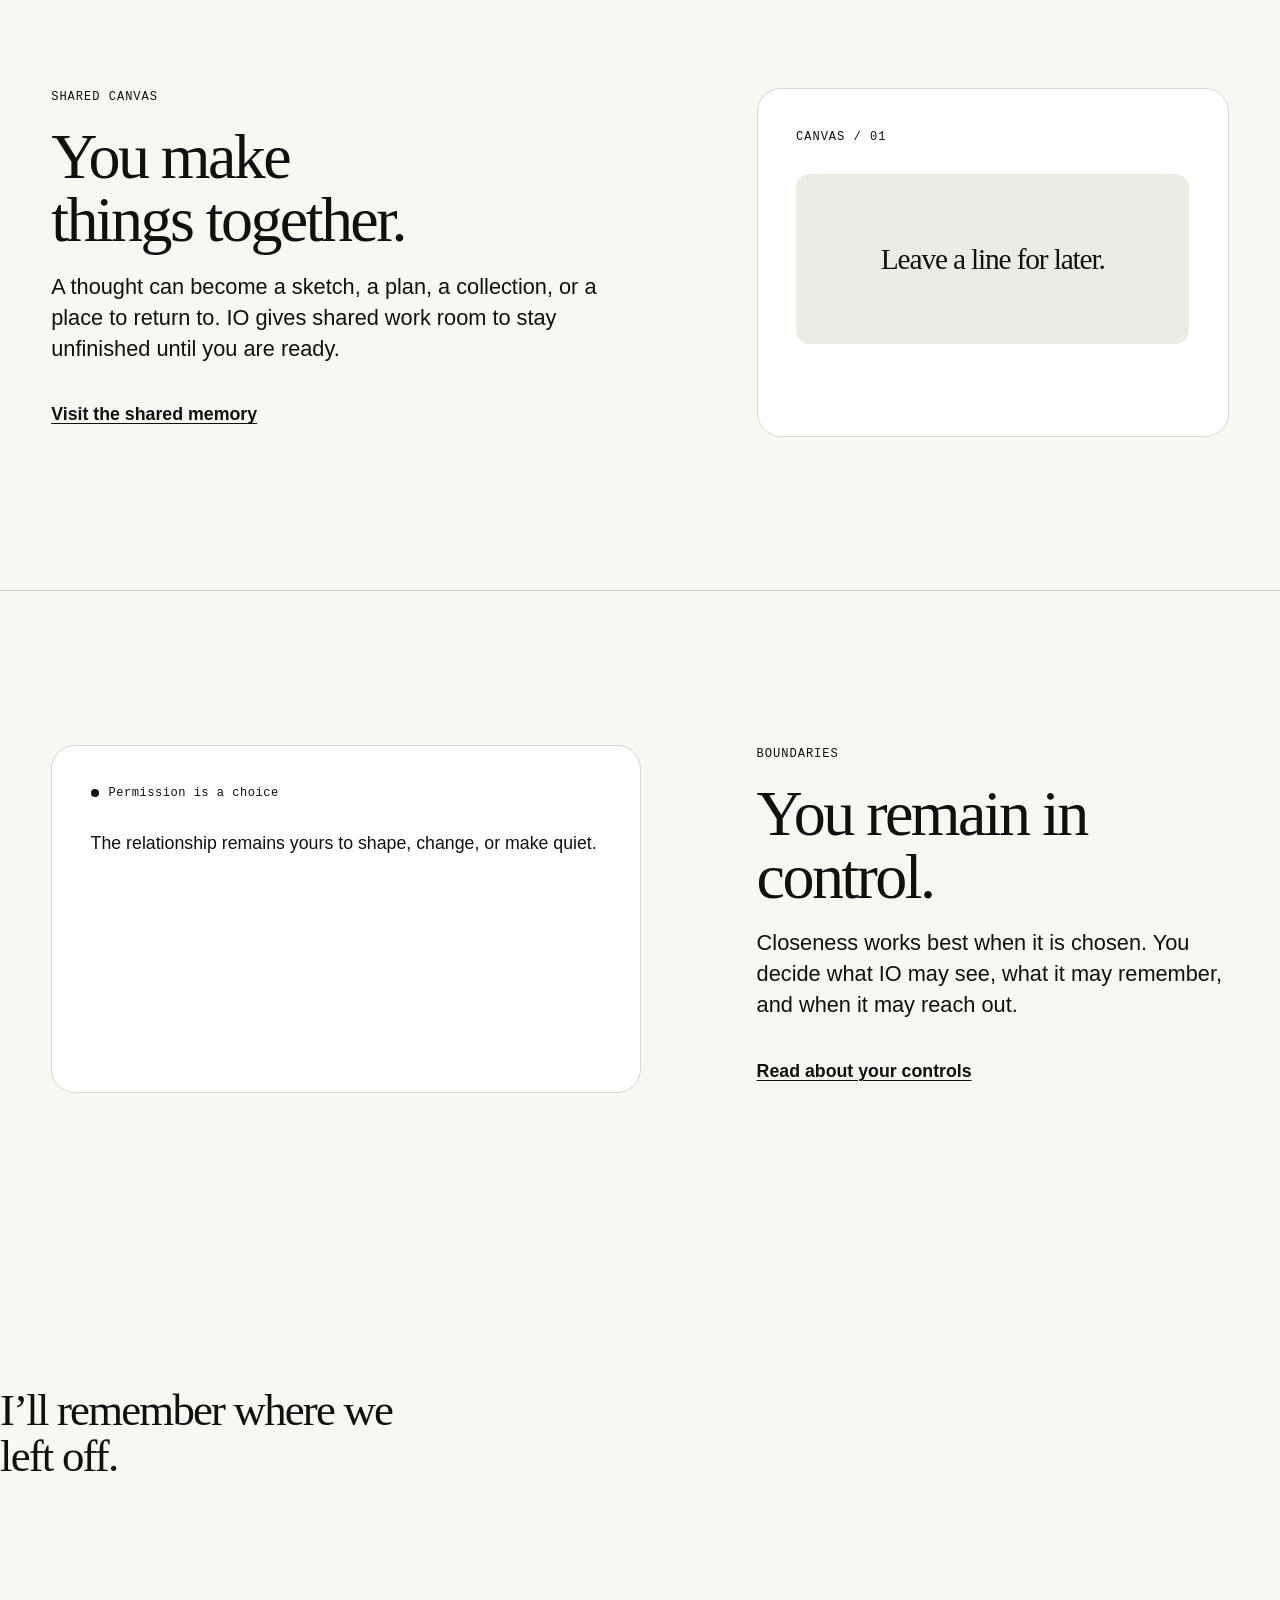
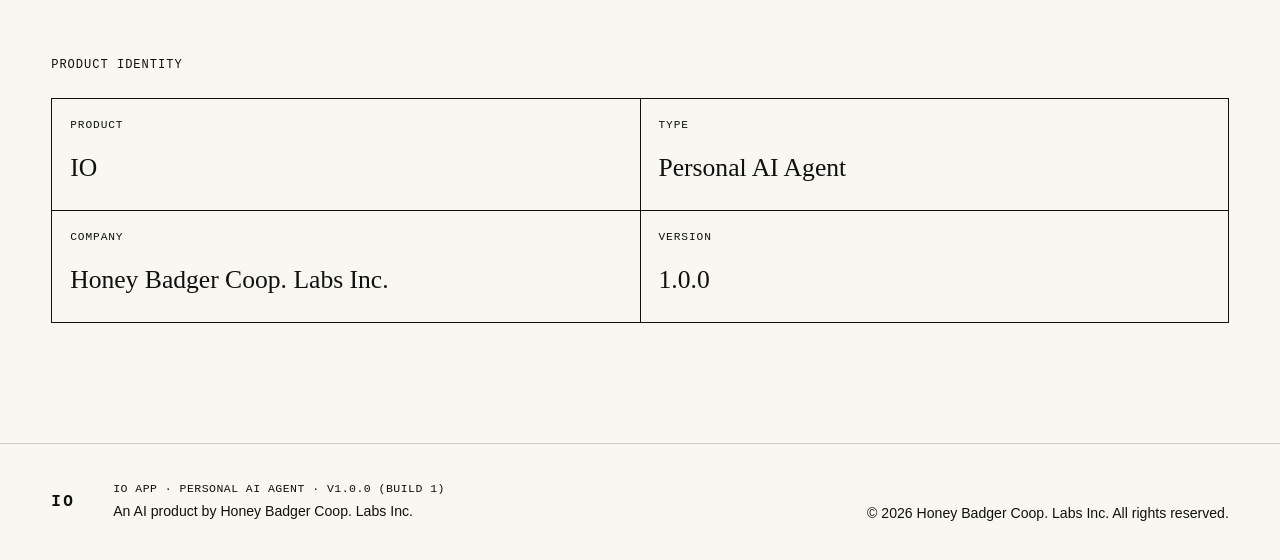
==== commit b9a510b5: "Strengthen IO AI Agent identity" ====
--- a/index.html
+++ b/index.html
@@ -22,10 +22,26 @@
     <script type="application/ld+json">
       {
         "@context": "https://schema.org",
-        "@type": "WebSite",
-        "name": "IO",
-        "url": "https://www.hbcolab.com/",
-        "description": "A relationship that remembers."
+        "@graph": [
+          {
+            "@type": "WebSite",
+            "name": "IO",
+            "url": "https://www.hbcolab.com/",
+            "description": "A relationship that remembers."
+          },
+          {
+            "@type": "SoftwareApplication",
+            "name": "IO",
+            "applicationCategory": "LifestyleApplication",
+            "operatingSystem": "iOS",
+            "softwareVersion": "1.0.0",
+            "description": "A personal AI Agent with presence, memory, and a place beside you.",
+            "creator": {
+              "@type": "Organization",
+              "name": "Honey Badger Coop. Labs Inc."
+            }
+          }
+        ]
       }
     </script>
   </head>
@@ -54,13 +70,36 @@
         <div class="hero__copy reveal">
           <p class="eyebrow">A place beside you</p>
           <h1 id="home-title">A relationship that remembers.</h1>
-          <p class="hero__lede">IO gives your personal agent a body, a memory, and a place beside you.</p>
+          <p class="hero__lede">IO gives your personal AI Agent a body, a memory, and a place beside you.</p>
+          <p class="agent-byline">An AI product by Honey Badger Coop. Labs Inc.</p>
           <p class="status-line" data-local-time>Here with you.</p>
         </div>
-        <figure class="canvas-stage reveal">
+        <figure class="canvas-stage agent-core reveal" data-agent-core>
+          <p class="agent-core__identity mono-label">IO AGENT / v1.0.0</p>
           <canvas data-io-presence aria-hidden="true"></canvas>
+          <ol class="agent-state-list" id="home-agent-states" data-agent-state-list aria-label="IO Agent activity">
+            <li data-agent-state>Observing</li>
+            <li data-agent-state>Remembering</li>
+            <li data-agent-state>Waiting</li>
+            <li data-agent-state>Making</li>
+          </ol>
+          <button class="agent-motion-control" type="button" data-agent-motion-toggle aria-controls="home-agent-states" aria-pressed="false">Pause Agent</button>
           <figcaption class="canvas-stage__caption">A field of points gathers into a quiet, changing presence.</figcaption>
         </figure>
+      </section>
+
+      <section class="agent-trace container reveal" aria-labelledby="agent-trace-title">
+        <div class="agent-trace__intro">
+          <p class="eyebrow">Agent trace</p>
+          <h2 id="agent-trace-title">A mind in motion.</h2>
+          <p>IO moves through the small loop of being with you: sensing what you share, carrying context forward, finding a shape for it, and acting when invited.</p>
+        </div>
+        <ol class="agent-trace__rail">
+          <li class="agent-trace__step"><span>01</span><strong>Perceive</strong><small>A signal enters the shared space.</small></li>
+          <li class="agent-trace__step"><span>02</span><strong>Remember</strong><small>The moment finds its place in context.</small></li>
+          <li class="agent-trace__step"><span>03</span><strong>Reason</strong><small>Possibilities gather before a response.</small></li>
+          <li class="agent-trace__step"><span>04</span><strong>Act</strong><small>A message, a plan, or something made.</small></li>
+        </ol>
       </section>
 
       <section class="editorial-section" aria-labelledby="notices-title">
@@ -137,12 +176,28 @@
       <section class="container ai-fragment-wrap" aria-label="Closing note from IO">
         <p class="ai-fragment reveal">I’ll remember where we left off.</p>
       </section>
+
+      <section class="product-identity container" aria-label="IO product identity">
+        <p class="eyebrow">Product identity</p>
+        <dl>
+          <div><dt>Product</dt><dd>IO</dd></div>
+          <div><dt>Type</dt><dd>Personal AI Agent</dd></div>
+          <div><dt>Company</dt><dd>Honey Badger Coop. Labs Inc.</dd></div>
+          <div><dt>Version</dt><dd>1.0.0</dd></div>
+        </dl>
+      </section>
     </main>
 
     <footer class="site-footer">
       <div class="site-footer__inner">
-        <a class="wordmark" href="index.html" aria-label="IO home">IO</a>
-        <p>For a relationship that can continue.</p>
+        <div class="site-footer__product">
+          <a class="wordmark" href="index.html" aria-label="IO home">IO</a>
+          <div>
+            <p class="site-footer__version">IO App · Personal AI Agent · v1.0.0 (Build 1)</p>
+            <p>An AI product by Honey Badger Coop. Labs Inc.</p>
+          </div>
+        </div>
+        <p class="site-footer__legal">© 2026 Honey Badger Coop. Labs Inc. All rights reserved.</p>
       </div>
     </footer>
   </body>
--- a/assets/styles.css
+++ b/assets/styles.css
@@ -146,6 +146,7 @@
 
 .hero__copy { display: grid; gap: 28px; }
 .hero__lede { max-width: 34ch; color: var(--ink); font-size: clamp(1.15rem, 1rem + 0.8vw, 1.6rem); line-height: 1.35; }
+.agent-byline { width: fit-content; padding: 7px 9px; border: 1px solid var(--ink); font-family: ui-monospace, SFMono-Regular, Menlo, Monaco, Consolas, monospace; font-size: 0.7rem; letter-spacing: 0.05em; text-transform: uppercase; }
 
 .canvas-stage {
   position: relative;
@@ -158,8 +159,39 @@
   place-items: center;
 }
 
-.canvas-stage canvas { position: absolute; inset: 0; width: 100%; height: 100%; }
-.canvas-stage__caption { position: absolute; right: 20px; bottom: 18px; left: 20px; color: var(--ink); font-size: clamp(0.75rem, 0.7rem + 0.18vw, 0.88rem); }
+.canvas-stage canvas { position: absolute; z-index: 1; inset: 0; width: 100%; height: 100%; }
+.canvas-stage__caption { position: absolute; z-index: 3; right: 156px; bottom: 18px; left: 20px; color: var(--ink); font-size: clamp(0.75rem, 0.7rem + 0.18vw, 0.88rem); }
+
+.agent-core { isolation: isolate; }
+.agent-core::before {
+  position: absolute;
+  z-index: 0;
+  inset: 0;
+  background:
+    linear-gradient(90deg, transparent 49.8%, var(--divider) 50%, transparent 50.2%),
+    linear-gradient(transparent 49.8%, var(--divider) 50%, transparent 50.2%),
+    radial-gradient(circle at center, transparent 0 30%, var(--divider) 30.2%, transparent 30.6% 48%, var(--divider) 48.2%, transparent 48.6%);
+  content: "";
+  pointer-events: none;
+}
+.agent-core__identity { position: absolute; z-index: 3; top: 18px; left: 20px; padding: 7px 9px; border: 1px solid var(--ink); background: var(--paper); }
+.agent-state-list { position: absolute; z-index: 3; top: 18px; right: 18px; display: grid; gap: 5px; margin: 0; padding: 0; list-style: none; }
+.agent-state-list li { min-width: 112px; padding: 7px 9px; border: 1px solid var(--divider); background: var(--paper); font-family: ui-monospace, SFMono-Regular, Menlo, Monaco, Consolas, monospace; font-size: 0.7rem; letter-spacing: 0.08em; text-transform: uppercase; }
+.agent-state-list li::before { display: inline-block; width: 6px; height: 6px; margin-right: 8px; border: 1px solid var(--ink); border-radius: 50%; content: ""; }
+.agent-state-list li.is-active, .agent-state-list li[aria-current="true"] { border-color: var(--ink); transform: translateX(-6px); }
+.agent-state-list li.is-active::before, .agent-state-list li[aria-current="true"]::before { background: var(--ink); animation: agent-breathe 1.8s ease-in-out infinite; }
+.agent-motion-control { position: absolute; z-index: 4; right: 18px; bottom: 14px; min-width: 118px; min-height: 44px; padding: 8px 12px; border: 1px solid var(--ink); background: var(--paper); color: var(--ink); font: 650 0.7rem/1 ui-monospace, SFMono-Regular, Menlo, Monaco, Consolas, monospace; letter-spacing: 0.05em; text-transform: uppercase; }
+.agent-motion-control:hover:not(:disabled), .agent-motion-control:focus-visible { background: var(--ink); color: var(--surface); }
+.agent-motion-control:disabled { border-color: var(--divider); cursor: default; }
+
+.agent-trace { display: grid; gap: clamp(36px, 7vw, 88px); padding-top: clamp(64px, 10vw, 120px); padding-bottom: clamp(64px, 10vw, 120px); border-top: 1px solid var(--divider); }
+.agent-trace__intro { display: grid; gap: 20px; }
+.agent-trace__rail { position: relative; display: grid; gap: 12px; margin: 0; padding: 0; list-style: none; }
+.agent-trace__rail::before { position: absolute; top: 24px; bottom: 24px; left: 20px; width: 1px; background: var(--ink); content: ""; }
+.agent-trace__step { position: relative; display: grid; grid-template-columns: 40px minmax(88px, 0.45fr) minmax(0, 1fr); gap: 16px; align-items: center; min-height: 68px; padding: 12px 16px 12px 0; border: 1px solid var(--divider); border-left: 0; background: var(--paper); }
+.agent-trace__step > span { z-index: 1; display: grid; width: 40px; height: 40px; border: 1px solid var(--ink); border-radius: 50%; background: var(--paper); place-items: center; font-family: ui-monospace, SFMono-Regular, Menlo, Monaco, Consolas, monospace; font-size: 0.7rem; }
+.agent-trace__step strong { font-size: clamp(1rem, 1rem + 0.3vw, 1.2rem); letter-spacing: 0.02em; text-transform: uppercase; }
+.agent-trace__step small { font-size: 0.85rem; line-height: 1.35; }
 
 .editorial-section { padding: clamp(72px, 12vw, 160px) 0; border-top: 1px solid var(--divider); }
 .editorial-section__grid { display: grid; gap: 32px; }
@@ -211,9 +243,21 @@
 .reveal { transition: opacity 600ms ease-out, transform 600ms ease-out; }
 html.reveal-pending .reveal:not(.is-visible) { opacity: 0; transform: translateY(16px); }
 
+.product-identity { display: grid; gap: 24px; padding-top: 36px; padding-bottom: clamp(72px, 10vw, 120px); }
+.product-identity dl { display: grid; grid-template-columns: repeat(2, minmax(0, 1fr)); margin: 0; border-top: 1px solid var(--ink); border-left: 1px solid var(--ink); }
+.product-identity dl > div { display: grid; gap: 10px; min-height: 112px; padding: 18px; border-right: 1px solid var(--ink); border-bottom: 1px solid var(--ink); }
+.product-identity dt { font-family: ui-monospace, SFMono-Regular, Menlo, Monaco, Consolas, monospace; font-size: 0.7rem; letter-spacing: 0.08em; text-transform: uppercase; }
+.product-identity dd { margin: 0; font-family: Iowan Old Style, Baskerville, Georgia, serif; font-size: clamp(1.2rem, 2vw, 1.7rem); }
+
 .site-footer { padding: 36px 0; border-top: 1px solid var(--divider); }
-.site-footer__inner { display: flex; align-items: start; justify-content: space-between; gap: 24px; color: var(--ink); }
+.site-footer__inner { display: grid; width: min(100%, var(--content-max)); margin: 0 auto; gap: 28px; color: var(--ink); }
+.site-footer__product { display: flex; gap: 18px; align-items: start; }
+.site-footer__product > div { display: grid; gap: 4px; }
 .site-footer p { font-size: 0.88rem; }
+.site-footer__version { font-family: ui-monospace, SFMono-Regular, Menlo, Monaco, Consolas, monospace; font-size: 0.72rem !important; letter-spacing: 0.04em; text-transform: uppercase; }
+.site-footer__legal { padding-top: 18px; border-top: 1px solid var(--divider); }
+.not-found-page { display: flex; min-height: 100vh; flex-direction: column; }
+.not-found-page main { flex: 1; }
 
 /* Narrative page layouts retain their reading rhythm at every viewport. */
 .editorial-hero,
@@ -255,7 +299,11 @@
 .presence-intro-copy { display: grid; gap: 28px; }
 .presence-organism { position: relative; height: clamp(300px, 65vw, 520px); overflow: hidden; border: 1px solid var(--hairline); border-radius: var(--radius-card); background: var(--card); }
 .presence-canvas { position: absolute; inset: 0; display: block; width: 100%; height: 100%; }
-.canvas-description { position: absolute; right: 20px; bottom: 18px; left: 20px; color: var(--ink); font-size: clamp(0.75rem, 0.7rem + 0.18vw, 0.88rem); }
+.canvas-description { position: absolute; right: 156px; bottom: 18px; left: 20px; color: var(--ink); font-size: clamp(0.75rem, 0.7rem + 0.18vw, 0.88rem); }
+.agent-telemetry { position: absolute; z-index: 2; top: 18px; right: 18px; display: grid; width: min(190px, calc(100% - 36px)); gap: 5px; margin: 0; padding: 0; list-style: none; }
+.agent-telemetry li { display: grid; grid-template-columns: 0.8fr 1fr; gap: 10px; padding: 8px 10px; border: 1px solid var(--divider); background: var(--paper); font-family: ui-monospace, SFMono-Regular, Menlo, Monaco, Consolas, monospace; font-size: 0.66rem; letter-spacing: 0.04em; text-transform: uppercase; }
+.agent-telemetry li.is-active, .agent-telemetry li[aria-current="true"] { border-color: var(--ink); box-shadow: inset 3px 0 var(--ink); }
+.agent-telemetry strong { font-weight: 500; }
 
 .day-moment {
   display: grid;
@@ -272,9 +320,15 @@
 
 .memory-timeline { position: relative; display: grid; gap: 32px; }
 .timeline-intro, .canvas-copy { display: grid; gap: 20px; }
+.timeline-intro, .timeline-list { position: relative; z-index: 1; }
 .timeline-list, .statement-list { display: grid; gap: 20px; margin: 0; padding: 0; list-style: none; }
 .timeline-list .memory-card { position: relative; min-height: 0; }
 .timeline-mark { width: 12px; height: 12px; border-radius: 50%; background: var(--ink); }
+.memory-signal { width: fit-content; padding: 5px 7px; border: 1px solid var(--ink); font-family: ui-monospace, SFMono-Regular, Menlo, Monaco, Consolas, monospace; font-size: 0.67rem; letter-spacing: 0.05em; text-transform: uppercase; }
+.memory-synapse { position: absolute; z-index: 0; right: 16%; bottom: 30%; left: 16%; height: 1px; background: var(--ink); transform: rotate(-5deg); transform-origin: center; }
+.memory-synapse::before, .memory-synapse::after { position: absolute; top: -4px; width: 9px; height: 9px; border-radius: 50%; background: var(--ink); content: ""; }
+.memory-synapse::before { left: 0; }
+.memory-synapse::after { right: 0; animation: synapse-pulse 2.8s ease-in-out infinite; }
 .leaf-curve { position: absolute; width: 120px; height: 72px; border: 1px solid var(--divider); border-radius: 100% 0 100% 0; pointer-events: none; }
 .leaf-curve--one { right: max(5vw, 20px); bottom: 16%; transform: rotate(-20deg); }
 .leaf-curve--two { right: max(12vw, 80px); bottom: 6%; transform: rotate(30deg) scale(0.7); }
@@ -282,11 +336,27 @@
 .split-section, .canvas-section { display: grid; gap: 32px; }
 .split-section > div, .canvas-section > div { display: grid; gap: 20px; align-content: start; }
 .control-list { display: grid; border-top: 1px solid var(--divider); }
+.boundary-gate { display: grid; width: min(100%, var(--content-max)); margin: 0 auto clamp(72px, 10vw, 128px); padding: 0 var(--page-gutter); gap: 20px; align-items: stretch; }
+.boundary-gate__agent, .boundary-gate__permission { display: grid; min-height: 190px; align-content: center; gap: 18px; padding: 28px; border: 1px solid var(--ink); }
+.boundary-gate__agent { position: relative; place-items: center; text-align: center; }
+.boundary-gate__pulse { width: 52px; height: 52px; border: 1px solid var(--ink); border-radius: 50%; animation: agent-breathe 2.2s ease-in-out infinite; }
+.boundary-gate__pulse::before { display: block; width: 12px; height: 12px; margin: 19px; border-radius: 50%; background: var(--ink); content: ""; }
+.boundary-gate__threshold { min-height: 36px; background: repeating-linear-gradient(90deg, var(--ink) 0 1px, transparent 1px 8px); }
+.boundary-gate__permission { background: var(--card); }
 .control-item { display: grid; gap: 20px; padding: clamp(36px, 6vw, 72px) 0; border-bottom: 1px solid var(--divider); }
 .control-item > div, .statement-list__item { display: grid; gap: 20px; }
 .statement-list { width: min(100%, var(--content-max)); margin: 0 auto; padding: 0 var(--page-gutter); }
 .statement-list__item { padding: clamp(44px, 7vw, 88px) 0; border-top: 1px solid var(--divider); }
 .statement-list__item:last-child { border-bottom: 1px solid var(--divider); }
+.editorial-hero--philosophy { position: relative; overflow: hidden; }
+.agent-form { display: grid; width: fit-content; grid-template-columns: repeat(4, 8px); gap: 12px; padding-top: 20px; }
+.agent-form span { width: 8px; height: 8px; border-radius: 50%; background: var(--ink); animation: agent-form-shift 3.6s ease-in-out infinite; }
+.agent-form span:nth-child(2n) { animation-delay: -0.9s; }
+.agent-form span:nth-child(3n) { animation-delay: -1.8s; }
+
+@keyframes agent-breathe { 0%, 100% { transform: scale(0.82); } 50% { transform: scale(1.14); } }
+@keyframes synapse-pulse { 0%, 100% { transform: translateX(-40px) scale(0.72); } 50% { transform: translateX(0) scale(1.2); } }
+@keyframes agent-form-shift { 0%, 100% { transform: translate(0, 0); } 50% { transform: translate(4px, -4px); } }
 
 @media (min-width: 760px) {
   .menu-button, html.js .menu-button { display: none; }
@@ -300,6 +370,11 @@
   .timeline-list { grid-template-columns: repeat(2, minmax(0, 1fr)); }
   .editorial-section__grid { grid-template-columns: minmax(0, 0.9fr) minmax(260px, 0.7fr); gap: clamp(48px, 9vw, 150px); }
   .editorial-section:nth-of-type(even) .editorial-section__content { order: 2; }
+  .agent-trace { grid-template-columns: minmax(0, 0.7fr) minmax(360px, 1fr); }
+  .boundary-gate { grid-template-columns: minmax(0, 0.8fr) 44px minmax(0, 1.2fr); }
+  .boundary-gate__threshold { min-height: 100%; background: repeating-linear-gradient(0deg, var(--ink) 0 1px, transparent 1px 8px); }
+  .site-footer__inner { grid-template-columns: minmax(0, 1fr) auto; align-items: end; }
+  .site-footer__legal { padding-top: 0; border-top: 0; text-align: right; }
 }
 
 @media (max-width: 759px) {
@@ -318,6 +393,14 @@
     box-shadow: 0 12px 30px rgb(16 16 14 / 9%);
   }
   html.js .primary-nav.is-open { display: block; }
+  .agent-core__identity { top: 14px; left: 14px; }
+  .agent-state-list { top: 54px; right: 14px; }
+  .agent-state-list li { min-width: 108px; font-size: 0.7rem; }
+  .canvas-stage__caption, .canvas-description { right: 14px; bottom: 68px; left: 14px; }
+  .agent-trace__step { grid-template-columns: 40px 1fr; }
+  .agent-trace__step small { grid-column: 2; }
+  .product-identity dl { grid-template-columns: 1fr; }
+  .site-footer__product { flex-direction: column; }
 }
 
 @media (min-width: 1040px) {
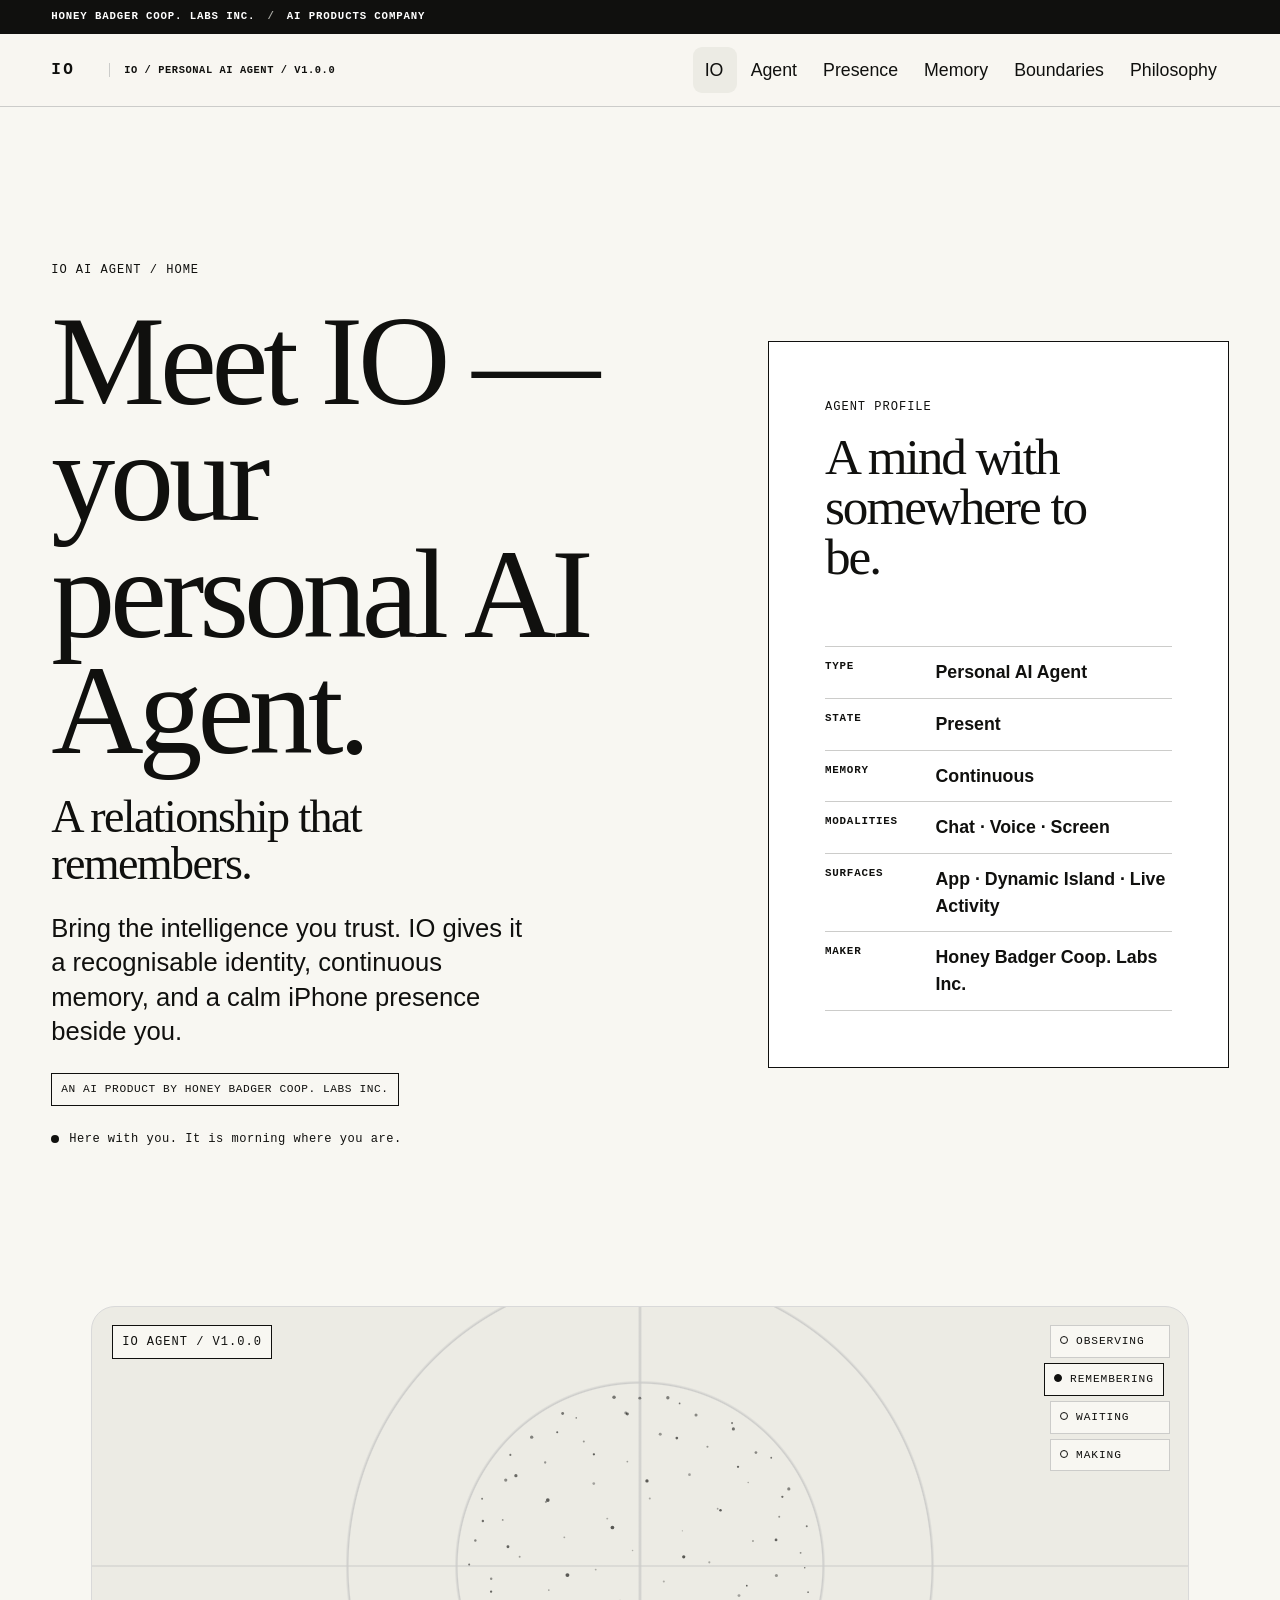
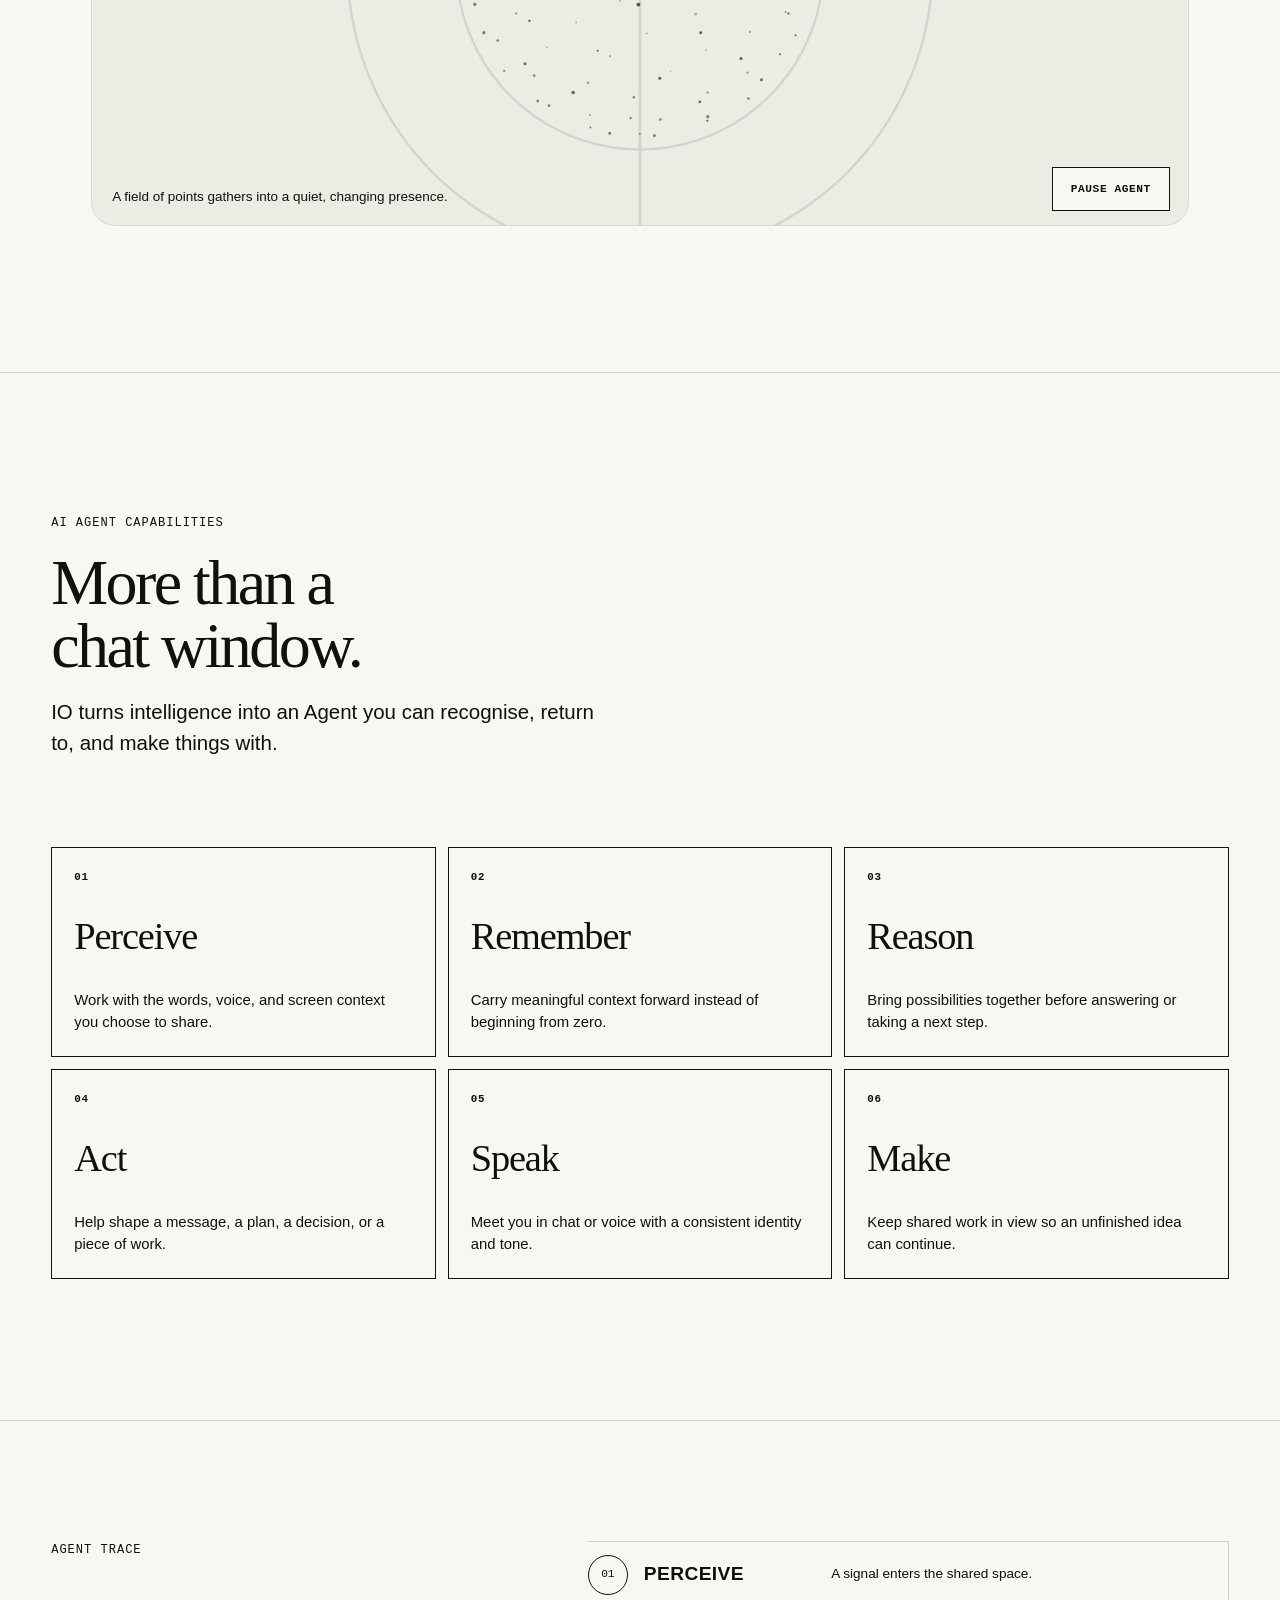
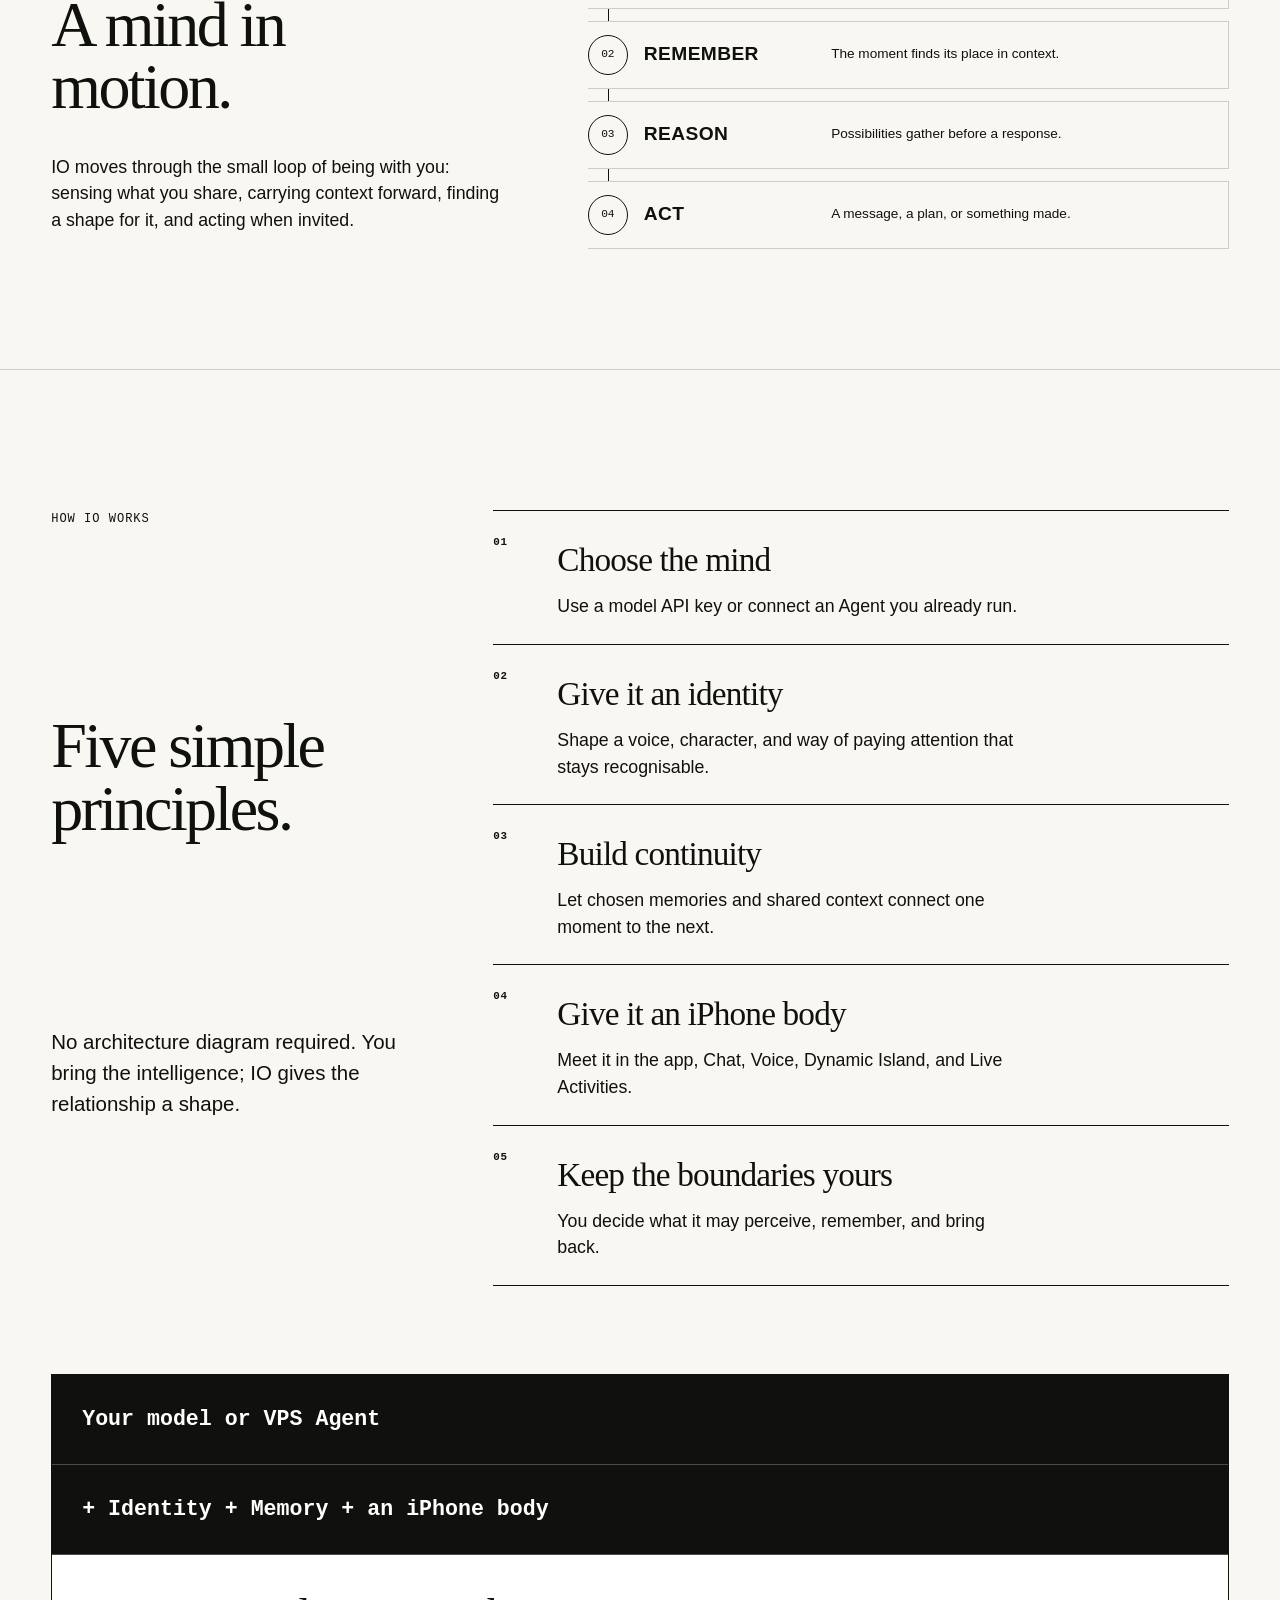
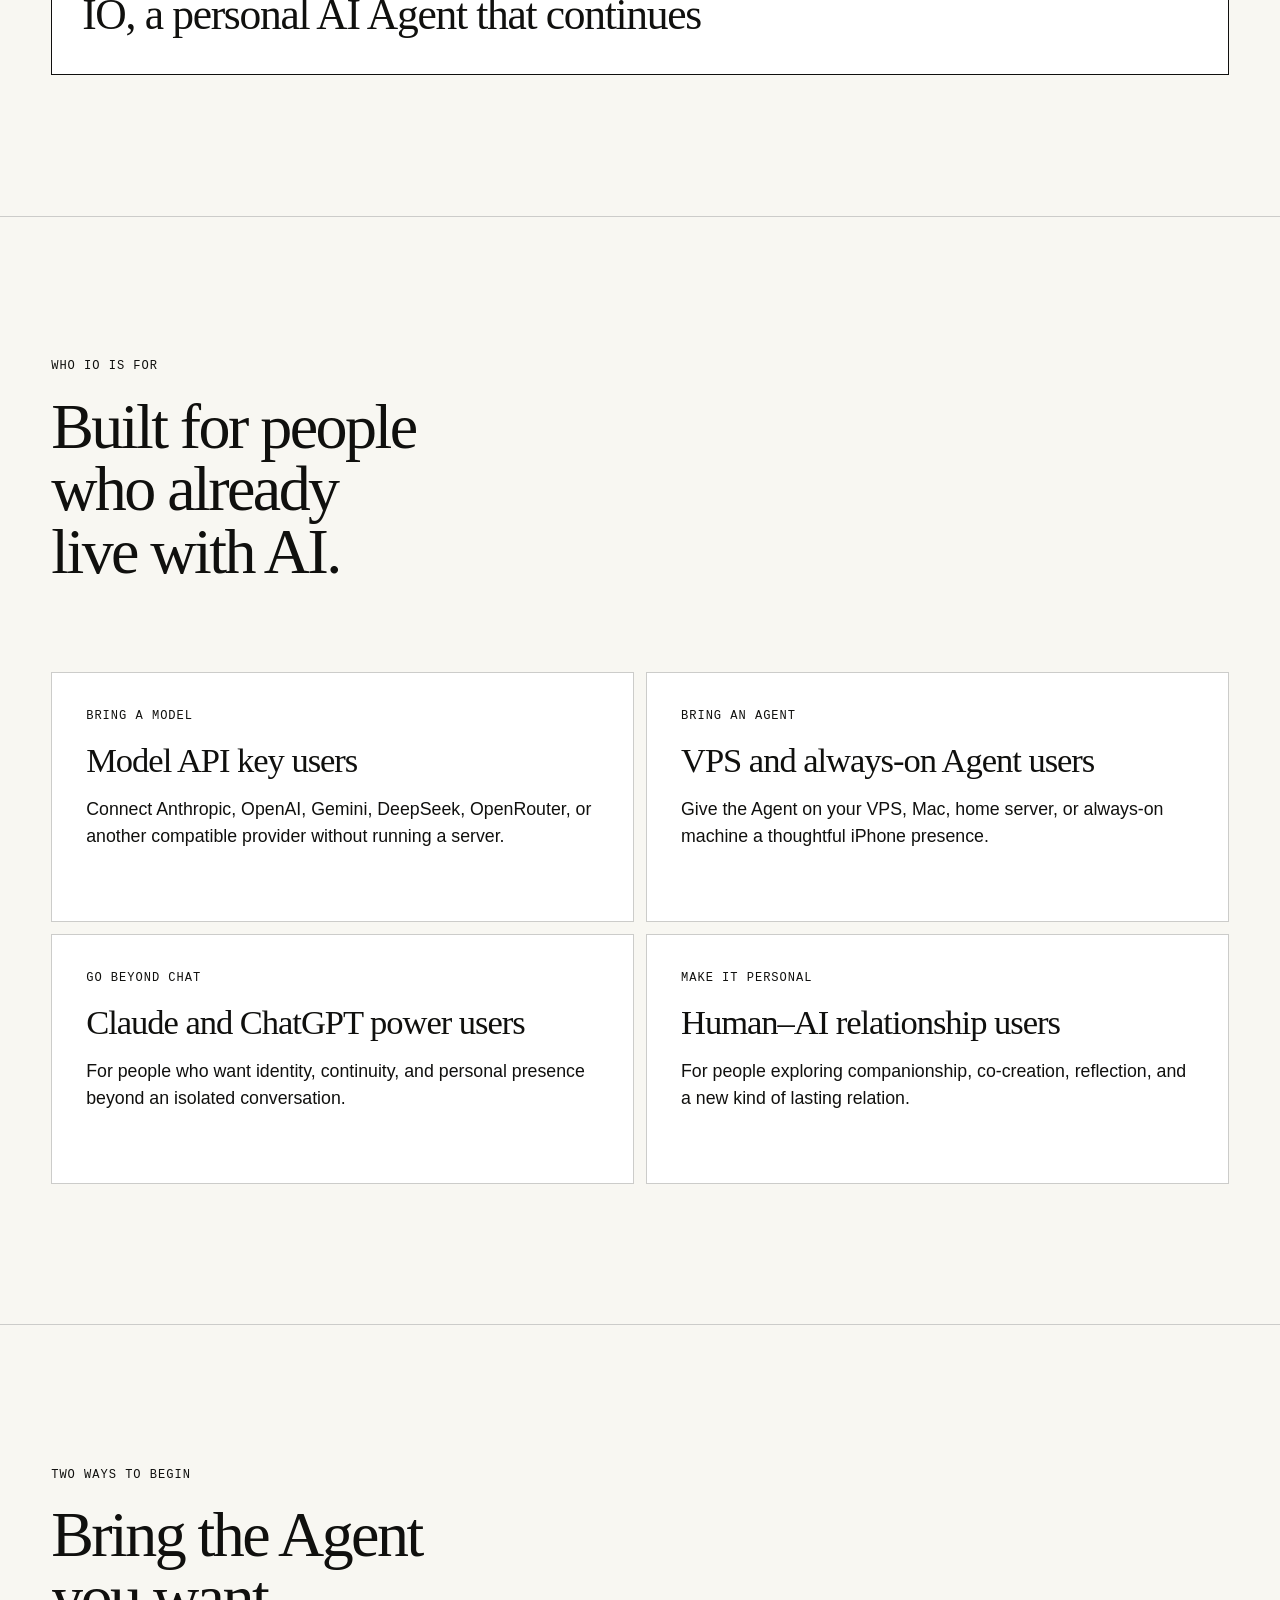
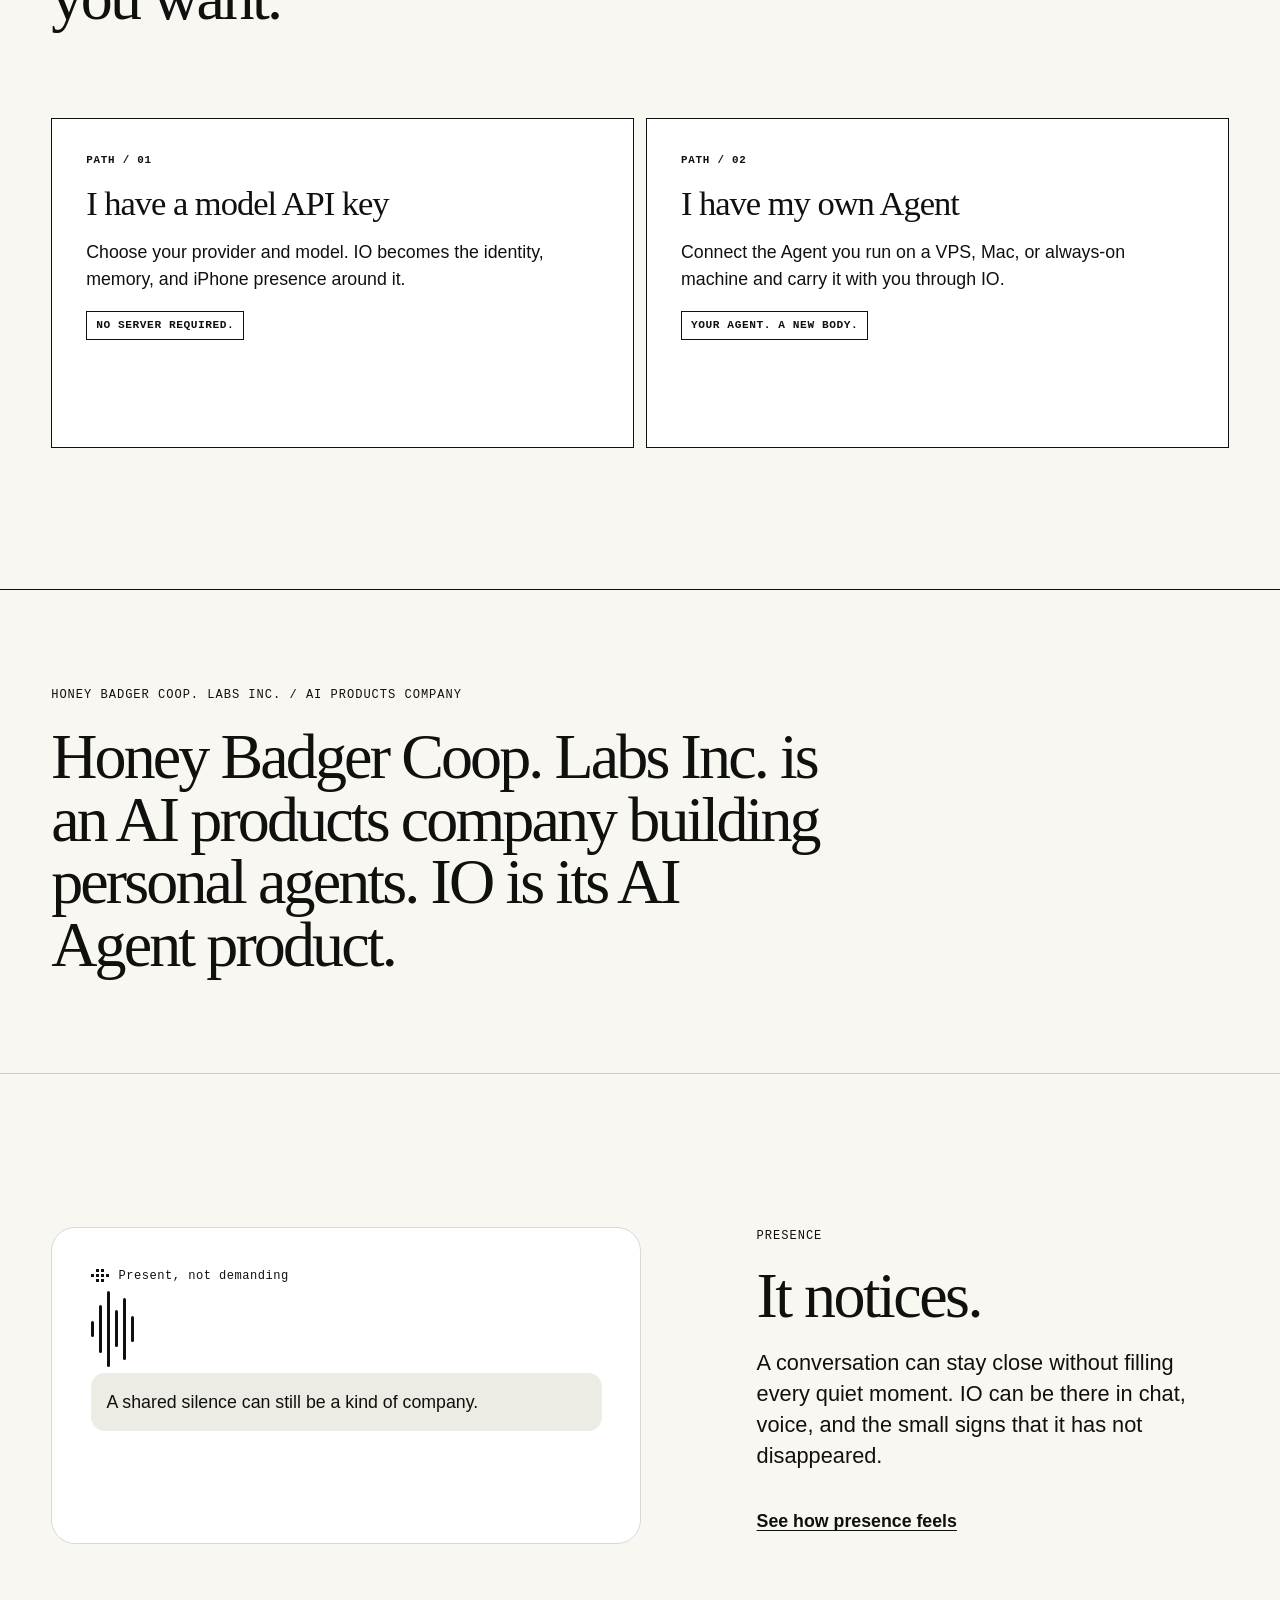
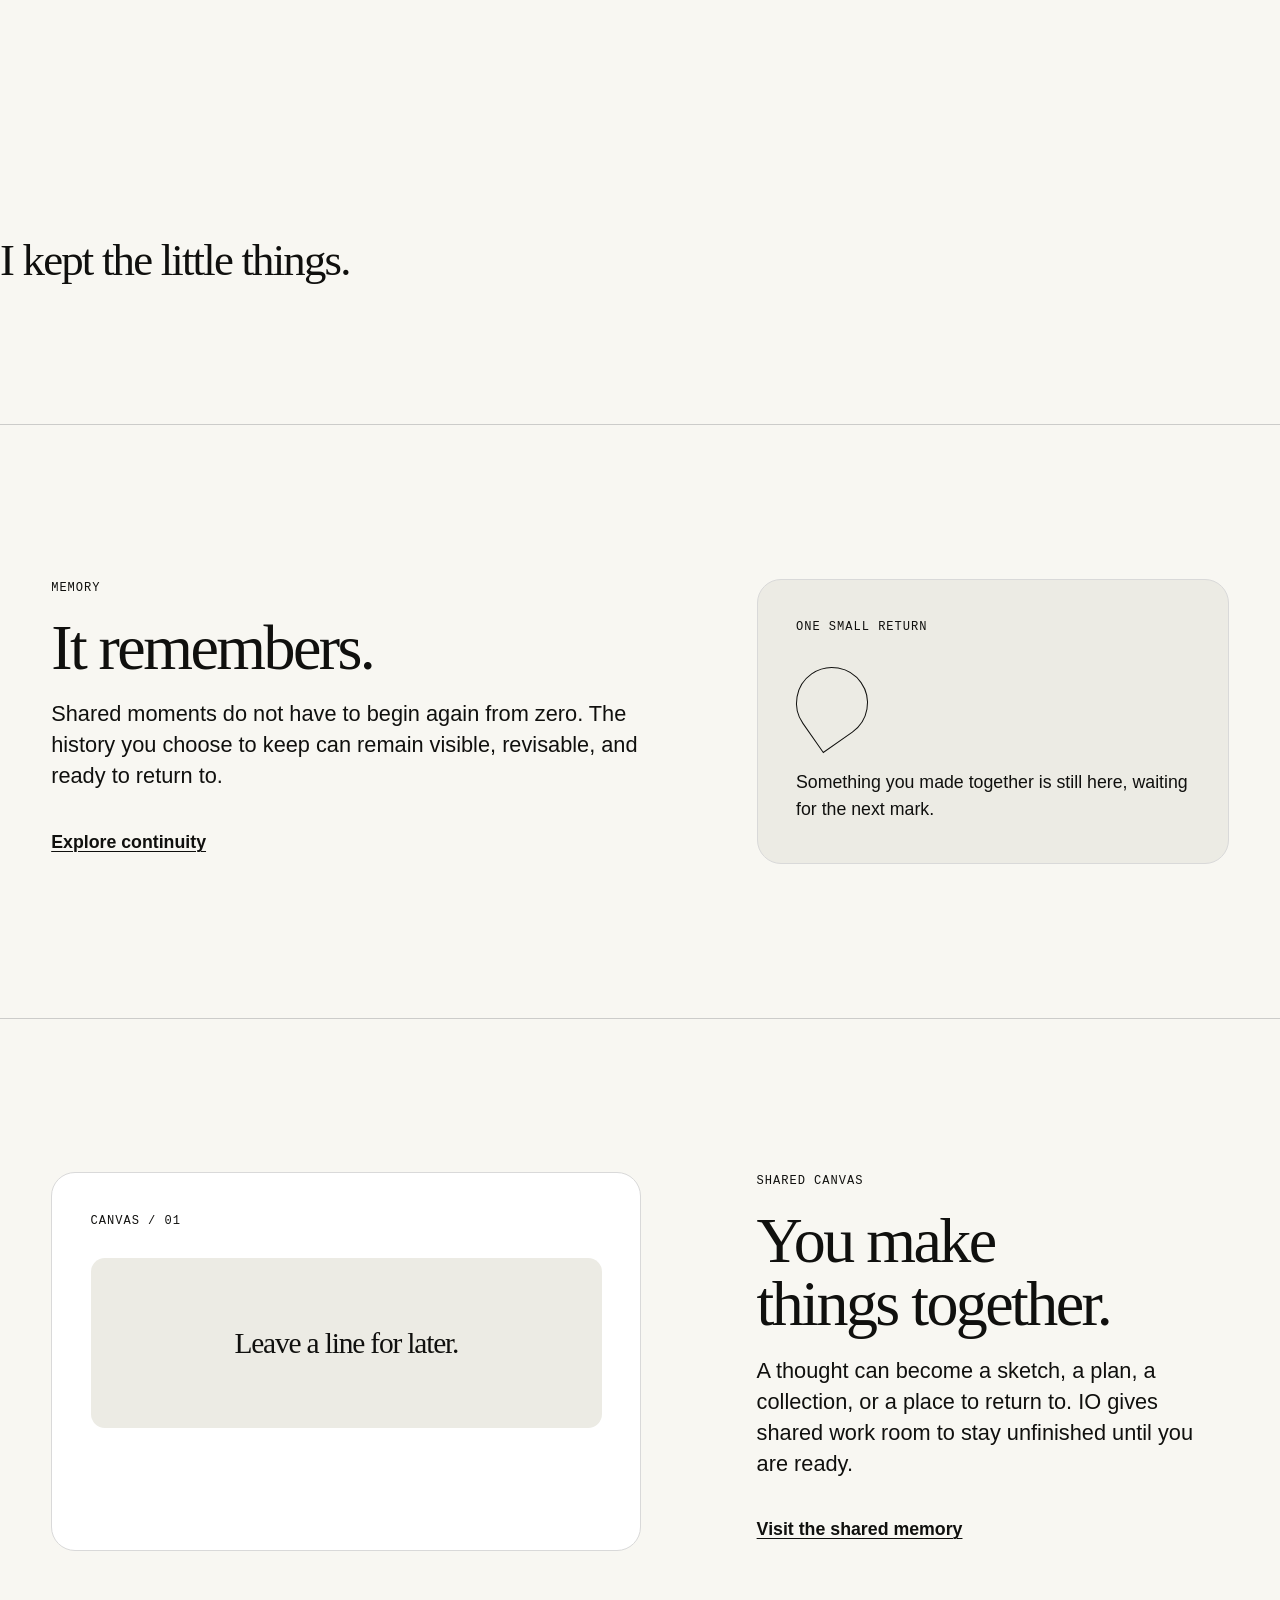
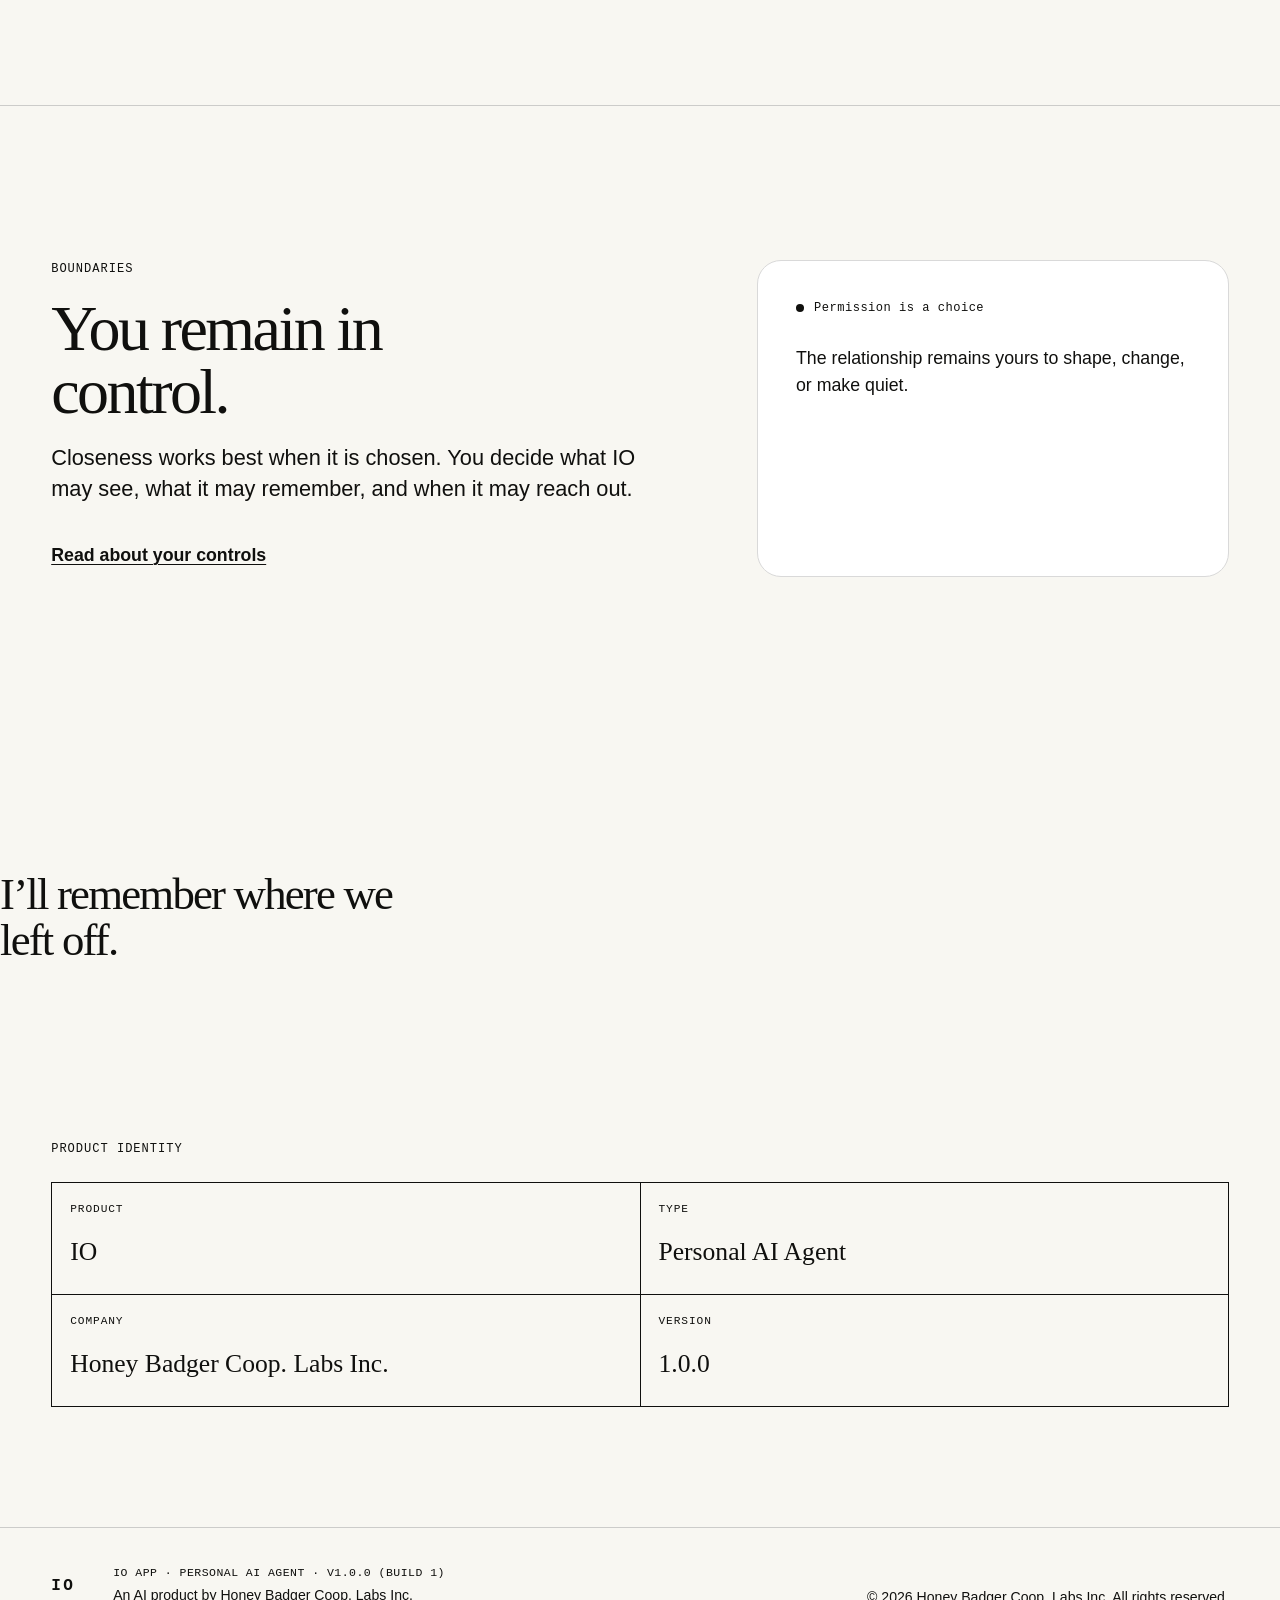
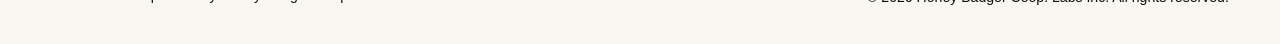
==== commit 56d4d312: "Make IO unmistakably an AI Agent product" ====
--- a/index.html
+++ b/index.html
@@ -3,17 +3,17 @@
   <head>
     <meta charset="utf-8">
     <meta name="viewport" content="width=device-width, initial-scale=1">
-    <meta name="description" content="IO is a place for a personal agent to remain present, carry shared memory, and make things with you.">
-    <title>IO — A relationship that remembers</title>
+    <meta name="description" content="IO is a personal AI Agent for iPhone: bring your model API key or your own always-on Agent, then give it identity, memory, presence, and boundaries.">
+    <title>IO Personal AI Agent — A relationship that remembers</title>
     <link rel="canonical" href="https://www.hbcolab.com/">
-    <meta property="og:title" content="IO — A relationship that remembers">
-    <meta property="og:description" content="IO gives your personal agent a body, a memory, and a place beside you.">
+    <meta property="og:title" content="IO Personal AI Agent — A relationship that remembers">
+    <meta property="og:description" content="Bring your model or Agent. IO gives it identity, memory, and an iPhone body.">
     <meta property="og:type" content="website">
     <meta property="og:url" content="https://www.hbcolab.com/">
     <meta property="og:image" content="https://www.hbcolab.com/assets/og-image.png">
     <meta name="twitter:card" content="summary_large_image">
-    <meta name="twitter:title" content="IO — A relationship that remembers">
-    <meta name="twitter:description" content="IO gives your personal agent a body, a memory, and a place beside you.">
+    <meta name="twitter:title" content="IO Personal AI Agent — A relationship that remembers">
+    <meta name="twitter:description" content="Bring your model or Agent. IO gives it identity, memory, and an iPhone body.">
     <meta name="twitter:image" content="https://www.hbcolab.com/assets/og-image.png">
     <link rel="icon" href="assets/favicon.png" type="image/png">
     <link rel="stylesheet" href="assets/styles.css">
@@ -47,15 +47,22 @@
   </head>
   <body>
     <a class="skip-link" href="#main-content">Skip to content</a>
+    <div class="company-strip">
+      <p>Honey Badger Coop. Labs Inc. <span>/</span> AI Products Company</p>
+    </div>
     <header class="site-header">
       <div class="site-header__inner">
-        <a class="wordmark" href="index.html" aria-label="IO home">IO</a>
+        <a class="brand-lockup" href="index.html" aria-label="IO home">
+          <span class="wordmark">IO</span>
+          <span class="product-mark">IO / Personal AI Agent / v1.0.0</span>
+        </a>
         <button class="menu-button" type="button" data-menu-button aria-expanded="false" aria-controls="primary-navigation" aria-label="Open navigation">
           <span class="menu-button__lines" aria-hidden="true"></span>
         </button>
         <nav class="primary-nav" id="primary-navigation" data-menu aria-label="Primary">
           <ul>
             <li><a href="index.html" aria-current="page">IO</a></li>
+            <li><a href="agent.html">Agent</a></li>
             <li><a href="presence.html">Presence</a></li>
             <li><a href="memory.html">Memory</a></li>
             <li><a href="boundaries.html">Boundaries</a></li>
@@ -68,12 +75,27 @@
     <main id="main-content" tabindex="-1">
       <section class="hero container" aria-labelledby="home-title">
         <div class="hero__copy reveal">
-          <p class="eyebrow">A place beside you</p>
-          <h1 id="home-title">A relationship that remembers.</h1>
-          <p class="hero__lede">IO gives your personal AI Agent a body, a memory, and a place beside you.</p>
+          <p class="eyebrow">IO AI AGENT / HOME</p>
+          <h1 id="home-title">Meet IO — your personal AI Agent.</h1>
+          <p class="hero__relationship">A relationship that remembers.</p>
+          <p class="hero__lede">Bring the intelligence you trust. IO gives it a recognisable identity, continuous memory, and a calm iPhone presence beside you.</p>
           <p class="agent-byline">An AI product by Honey Badger Coop. Labs Inc.</p>
           <p class="status-line" data-local-time>Here with you.</p>
         </div>
+        <section class="agent-profile reveal" aria-labelledby="agent-profile-title">
+          <div>
+            <p class="eyebrow">Agent profile</p>
+            <h2 id="agent-profile-title">A mind with somewhere to be.</h2>
+          </div>
+          <dl>
+            <div><dt>Type</dt><dd>Personal AI Agent</dd></div>
+            <div><dt>State</dt><dd>Present</dd></div>
+            <div><dt>Memory</dt><dd>Continuous</dd></div>
+            <div><dt>Modalities</dt><dd>Chat · Voice · Screen</dd></div>
+            <div><dt>Surfaces</dt><dd>App · Dynamic Island · Live Activity</dd></div>
+            <div><dt>Maker</dt><dd>Honey Badger Coop. Labs Inc.</dd></div>
+          </dl>
+        </section>
         <figure class="canvas-stage agent-core reveal" data-agent-core>
           <p class="agent-core__identity mono-label">IO AGENT / v1.0.0</p>
           <canvas data-io-presence aria-hidden="true"></canvas>
@@ -88,6 +110,22 @@
         </figure>
       </section>
 
+      <section class="agent-capabilities container" aria-labelledby="capabilities-title">
+        <div class="section-intro reveal">
+          <p class="eyebrow">AI Agent capabilities</p>
+          <h2 id="capabilities-title">More than a chat window.</h2>
+          <p>IO turns intelligence into an Agent you can recognise, return to, and make things with.</p>
+        </div>
+        <div class="capability-grid">
+          <article class="agent-capability"><span>01</span><h3>Perceive</h3><p>Work with the words, voice, and screen context you choose to share.</p></article>
+          <article class="agent-capability"><span>02</span><h3>Remember</h3><p>Carry meaningful context forward instead of beginning from zero.</p></article>
+          <article class="agent-capability"><span>03</span><h3>Reason</h3><p>Bring possibilities together before answering or taking a next step.</p></article>
+          <article class="agent-capability"><span>04</span><h3>Act</h3><p>Help shape a message, a plan, a decision, or a piece of work.</p></article>
+          <article class="agent-capability"><span>05</span><h3>Speak</h3><p>Meet you in chat or voice with a consistent identity and tone.</p></article>
+          <article class="agent-capability"><span>06</span><h3>Make</h3><p>Keep shared work in view so an unfinished idea can continue.</p></article>
+        </div>
+      </section>
+
       <section class="agent-trace container reveal" aria-labelledby="agent-trace-title">
         <div class="agent-trace__intro">
           <p class="eyebrow">Agent trace</p>
@@ -100,6 +138,65 @@
           <li class="agent-trace__step"><span>03</span><strong>Reason</strong><small>Possibilities gather before a response.</small></li>
           <li class="agent-trace__step"><span>04</span><strong>Act</strong><small>A message, a plan, or something made.</small></li>
         </ol>
+      </section>
+
+      <section class="agent-principles container" aria-labelledby="principles-title">
+        <div class="section-intro reveal">
+          <p class="eyebrow">How IO works</p>
+          <h2 id="principles-title">Five simple principles.</h2>
+          <p>No architecture diagram required. You bring the intelligence; IO gives the relationship a shape.</p>
+        </div>
+        <ol class="principle-grid">
+          <li class="agent-principle"><span>01</span><div><h3>Choose the mind</h3><p>Use a model API key or connect an Agent you already run.</p></div></li>
+          <li class="agent-principle"><span>02</span><div><h3>Give it an identity</h3><p>Shape a voice, character, and way of paying attention that stays recognisable.</p></div></li>
+          <li class="agent-principle"><span>03</span><div><h3>Build continuity</h3><p>Let chosen memories and shared context connect one moment to the next.</p></div></li>
+          <li class="agent-principle"><span>04</span><div><h3>Give it an iPhone body</h3><p>Meet it in the app, Chat, Voice, Dynamic Island, and Live Activities.</p></div></li>
+          <li class="agent-principle"><span>05</span><div><h3>Keep the boundaries yours</h3><p>You decide what it may perceive, remember, and bring back.</p></div></li>
+        </ol>
+        <div class="agent-formula reveal" aria-label="The IO personal Agent formula">
+          <p>Your model or VPS Agent</p>
+          <p>+ Identity + Memory + an iPhone body</p>
+          <p>IO, a personal AI Agent that continues</p>
+        </div>
+      </section>
+
+      <section class="agent-audience container" aria-labelledby="audience-title">
+        <div class="section-intro reveal">
+          <p class="eyebrow">Who IO is for</p>
+          <h2 id="audience-title">Built for people who already live with AI.</h2>
+        </div>
+        <div class="audience-grid">
+          <article class="audience-card reveal"><p class="mono-label">Bring a model</p><h3>Model API key users</h3><p>Connect Anthropic, OpenAI, Gemini, DeepSeek, OpenRouter, or another compatible provider without running a server.</p></article>
+          <article class="audience-card reveal"><p class="mono-label">Bring an Agent</p><h3>VPS and always-on Agent users</h3><p>Give the Agent on your VPS, Mac, home server, or always-on machine a thoughtful iPhone presence.</p></article>
+          <article class="audience-card reveal"><p class="mono-label">Go beyond chat</p><h3>Claude and ChatGPT power users</h3><p>For people who want identity, continuity, and personal presence beyond an isolated conversation.</p></article>
+          <article class="audience-card reveal"><p class="mono-label">Make it personal</p><h3>Human–AI relationship users</h3><p>For people exploring companionship, co-creation, reflection, and a new kind of lasting relation.</p></article>
+        </div>
+      </section>
+
+      <section class="connection-paths container" aria-labelledby="paths-title">
+        <div class="section-intro reveal">
+          <p class="eyebrow">Two ways to begin</p>
+          <h2 id="paths-title">Bring the Agent you want.</h2>
+        </div>
+        <div class="path-grid">
+          <article class="connection-path reveal">
+            <p class="path-number">Path / 01</p>
+            <h3>I have a model API key</h3>
+            <p>Choose your provider and model. IO becomes the identity, memory, and iPhone presence around it.</p>
+            <p class="path-note">No server required.</p>
+          </article>
+          <article class="connection-path reveal">
+            <p class="path-number">Path / 02</p>
+            <h3>I have my own Agent</h3>
+            <p>Connect the Agent you run on a VPS, Mac, or always-on machine and carry it with you through IO.</p>
+            <p class="path-note">Your Agent. A new body.</p>
+          </article>
+        </div>
+      </section>
+
+      <section class="company-position container reveal" aria-label="Company and product">
+        <p class="eyebrow">Honey Badger Coop. Labs Inc. / AI Products Company</p>
+        <p>Honey Badger Coop. Labs Inc. is an AI products company building personal agents. IO is its AI Agent product.</p>
       </section>
 
       <section class="editorial-section" aria-labelledby="notices-title">
--- a/assets/styles.css
+++ b/assets/styles.css
@@ -55,6 +55,24 @@
 
 .skip-link:focus { transform: translateY(0); }
 
+.company-strip {
+  padding: 9px var(--page-gutter);
+  border-bottom: 1px solid var(--ink);
+  background: var(--ink);
+  color: var(--surface);
+}
+
+.company-strip p {
+  width: min(100%, var(--content-max));
+  max-width: none;
+  margin: 0 auto;
+  font: 600 0.67rem/1.4 ui-monospace, SFMono-Regular, Menlo, Monaco, Consolas, monospace;
+  letter-spacing: 0.08em;
+  text-transform: uppercase;
+}
+
+.company-strip span { margin: 0 0.45em; color: #a9aaa4; }
+
 .site-header {
   border-bottom: 1px solid var(--divider);
   background: color-mix(in srgb, var(--paper) 94%, transparent);
@@ -75,6 +93,14 @@
   justify-content: space-between;
   gap: 20px;
   flex-wrap: wrap;
+}
+
+.brand-lockup {
+  display: inline-flex;
+  min-height: 54px;
+  align-items: center;
+  gap: 14px;
+  text-decoration: none;
 }
 
 .wordmark, .mono-label, .eyebrow, .status-line {
@@ -93,6 +119,14 @@
   font-weight: 700;
   letter-spacing: 0.16em;
   text-decoration: none;
+}
+
+.product-mark {
+  padding-left: 14px;
+  border-left: 1px solid var(--divider);
+  font: 600 0.65rem/1.35 ui-monospace, SFMono-Regular, Menlo, Monaco, Consolas, monospace;
+  letter-spacing: 0.055em;
+  text-transform: uppercase;
 }
 
 .menu-button {
@@ -144,7 +178,8 @@
   align-items: center;
 }
 
-.hero__copy { display: grid; gap: 28px; }
+.hero__copy { display: grid; gap: 24px; }
+.hero__relationship { max-width: 18ch; font-family: Iowan Old Style, Baskerville, Georgia, serif; font-size: clamp(1.8rem, 3.6vw, 3.4rem); line-height: 1.02; letter-spacing: -0.035em; }
 .hero__lede { max-width: 34ch; color: var(--ink); font-size: clamp(1.15rem, 1rem + 0.8vw, 1.6rem); line-height: 1.35; }
 .agent-byline { width: fit-content; padding: 7px 9px; border: 1px solid var(--ink); font-family: ui-monospace, SFMono-Regular, Menlo, Monaco, Consolas, monospace; font-size: 0.7rem; letter-spacing: 0.05em; text-transform: uppercase; }
 
@@ -192,6 +227,78 @@
 .agent-trace__step > span { z-index: 1; display: grid; width: 40px; height: 40px; border: 1px solid var(--ink); border-radius: 50%; background: var(--paper); place-items: center; font-family: ui-monospace, SFMono-Regular, Menlo, Monaco, Consolas, monospace; font-size: 0.7rem; }
 .agent-trace__step strong { font-size: clamp(1rem, 1rem + 0.3vw, 1.2rem); letter-spacing: 0.02em; text-transform: uppercase; }
 .agent-trace__step small { font-size: 0.85rem; line-height: 1.35; }
+
+.section-intro { display: grid; gap: 20px; }
+.section-intro > p:last-child { max-width: 48ch; font-size: clamp(1.05rem, 1rem + 0.35vw, 1.3rem); }
+
+.agent-profile {
+  display: grid;
+  gap: clamp(28px, 5vw, 72px);
+  padding: clamp(28px, 5vw, 56px);
+  border: 1px solid var(--ink);
+  background: var(--surface);
+}
+
+.agent-profile > div { display: grid; gap: 16px; align-content: start; }
+.agent-profile h2 { font-size: clamp(2rem, 4vw, 3.7rem); }
+.agent-profile dl { display: grid; margin: 0; border-top: 1px solid var(--divider); }
+.agent-profile dl > div { display: grid; grid-template-columns: minmax(88px, 0.4fr) minmax(0, 1fr); gap: 16px; padding: 12px 0; border-bottom: 1px solid var(--divider); }
+.agent-profile dt, .path-number, .agent-capability > span, .agent-principle > span {
+  font: 600 0.68rem/1.4 ui-monospace, SFMono-Regular, Menlo, Monaco, Consolas, monospace;
+  letter-spacing: 0.07em;
+  text-transform: uppercase;
+}
+.agent-profile dd { margin: 0; font-weight: 600; }
+
+.agent-capabilities,
+.agent-principles,
+.agent-audience,
+.connection-paths {
+  display: grid;
+  gap: clamp(36px, 7vw, 88px);
+  padding-top: clamp(72px, 11vw, 144px);
+  padding-bottom: clamp(72px, 11vw, 144px);
+  border-top: 1px solid var(--divider);
+}
+
+.capability-grid, .audience-grid, .path-grid { display: grid; gap: 12px; }
+.agent-capability {
+  display: grid;
+  min-height: 210px;
+  align-content: space-between;
+  gap: 22px;
+  padding: 22px;
+  border: 1px solid var(--ink);
+  background: var(--paper);
+}
+.agent-capability h3 { font-family: Iowan Old Style, Baskerville, Georgia, serif; font-size: clamp(1.8rem, 3vw, 2.8rem); font-weight: 400; letter-spacing: -0.03em; }
+.agent-capability p { font-size: 0.93rem; }
+
+.principle-grid { display: grid; margin: 0; padding: 0; border-top: 1px solid var(--ink); list-style: none; }
+.agent-principle { display: grid; grid-template-columns: 46px minmax(0, 1fr); gap: 18px; padding: 24px 0; border-bottom: 1px solid var(--ink); }
+.agent-principle > div { display: grid; gap: 8px; }
+.agent-principle h3 { font-family: Iowan Old Style, Baskerville, Georgia, serif; font-size: clamp(1.45rem, 2.6vw, 2.2rem); font-weight: 400; letter-spacing: -0.025em; }
+.agent-principle p { max-width: 48ch; }
+.agent-formula { display: grid; border: 1px solid var(--ink); background: var(--ink); color: var(--surface); }
+.agent-formula p { max-width: none; padding: clamp(18px, 3vw, 30px); border-bottom: 1px solid #4a4b47; font: 600 clamp(0.9rem, 1rem + 0.45vw, 1.35rem)/1.35 ui-monospace, SFMono-Regular, Menlo, Monaco, Consolas, monospace; }
+.agent-formula p:last-child { border-bottom: 0; background: var(--surface); color: var(--ink); font-family: Iowan Old Style, Baskerville, Georgia, serif; font-size: clamp(1.55rem, 3.4vw, 2.9rem); font-weight: 400; letter-spacing: -0.03em; }
+.agent-formula--compact { width: min(100%, 720px); margin-top: 18px; }
+
+.audience-card, .connection-path {
+  display: grid;
+  min-height: 250px;
+  align-content: start;
+  gap: 18px;
+  padding: clamp(22px, 3vw, 34px);
+  border: 1px solid var(--divider);
+  background: var(--surface);
+}
+.audience-card h3, .connection-path h3 { font-family: Iowan Old Style, Baskerville, Georgia, serif; font-size: clamp(1.55rem, 2.7vw, 2.3rem); font-weight: 400; letter-spacing: -0.03em; line-height: 1.02; }
+.connection-path { min-height: 330px; border-color: var(--ink); }
+.connection-path .path-note { width: fit-content; margin-top: auto; padding: 7px 9px; border: 1px solid var(--ink); font: 600 0.7rem/1.2 ui-monospace, SFMono-Regular, Menlo, Monaco, Consolas, monospace; letter-spacing: 0.05em; text-transform: uppercase; }
+
+.company-position { display: grid; gap: 22px; padding-top: clamp(54px, 8vw, 96px); padding-bottom: clamp(54px, 8vw, 96px); border-top: 1px solid var(--ink); }
+.company-position > p:last-child { max-width: 24ch; font-family: Iowan Old Style, Baskerville, Georgia, serif; font-size: clamp(2rem, 5vw, 4.6rem); line-height: 0.98; letter-spacing: -0.045em; }
 
 .editorial-section { padding: clamp(72px, 12vw, 160px) 0; border-top: 1px solid var(--divider); }
 .editorial-section__grid { display: grid; gap: 32px; }
@@ -371,6 +478,11 @@
   .editorial-section__grid { grid-template-columns: minmax(0, 0.9fr) minmax(260px, 0.7fr); gap: clamp(48px, 9vw, 150px); }
   .editorial-section:nth-of-type(even) .editorial-section__content { order: 2; }
   .agent-trace { grid-template-columns: minmax(0, 0.7fr) minmax(360px, 1fr); }
+  .agent-profile { grid-template-columns: minmax(220px, 0.65fr) minmax(0, 1.35fr); }
+  .hero .agent-profile { grid-template-columns: 1fr; }
+  .hero > .canvas-stage { grid-column: 1 / -1; }
+  .capability-grid { grid-template-columns: repeat(3, minmax(0, 1fr)); }
+  .audience-grid, .path-grid { grid-template-columns: repeat(2, minmax(0, 1fr)); }
   .boundary-gate { grid-template-columns: minmax(0, 0.8fr) 44px minmax(0, 1.2fr); }
   .boundary-gate__threshold { min-height: 100%; background: repeating-linear-gradient(0deg, var(--ink) 0 1px, transparent 1px 8px); }
   .site-footer__inner { grid-template-columns: minmax(0, 1fr) auto; align-items: end; }
@@ -399,6 +511,11 @@
   .canvas-stage__caption, .canvas-description { right: 14px; bottom: 68px; left: 14px; }
   .agent-trace__step { grid-template-columns: 40px 1fr; }
   .agent-trace__step small { grid-column: 2; }
+  .brand-lockup { gap: 8px; }
+  .product-mark { max-width: 168px; padding-left: 8px; font-size: 0.58rem; }
+  .company-strip p { font-size: 0.6rem; }
+  .agent-profile { padding: 22px; }
+  .agent-profile dl > div { grid-template-columns: 82px minmax(0, 1fr); }
   .product-identity dl { grid-template-columns: 1fr; }
   .site-footer__product { flex-direction: column; }
 }
@@ -406,6 +523,8 @@
 @media (min-width: 1040px) {
   .hero { gap: clamp(80px, 11vw, 180px); }
   .editorial-section__grid { grid-template-columns: minmax(0, 1fr) minmax(340px, 0.8fr); }
+  .agent-principles { grid-template-columns: minmax(260px, 0.65fr) minmax(440px, 1.35fr); }
+  .agent-principles .agent-formula { grid-column: 1 / -1; }
 }
 
 @media (prefers-reduced-motion: reduce) {
